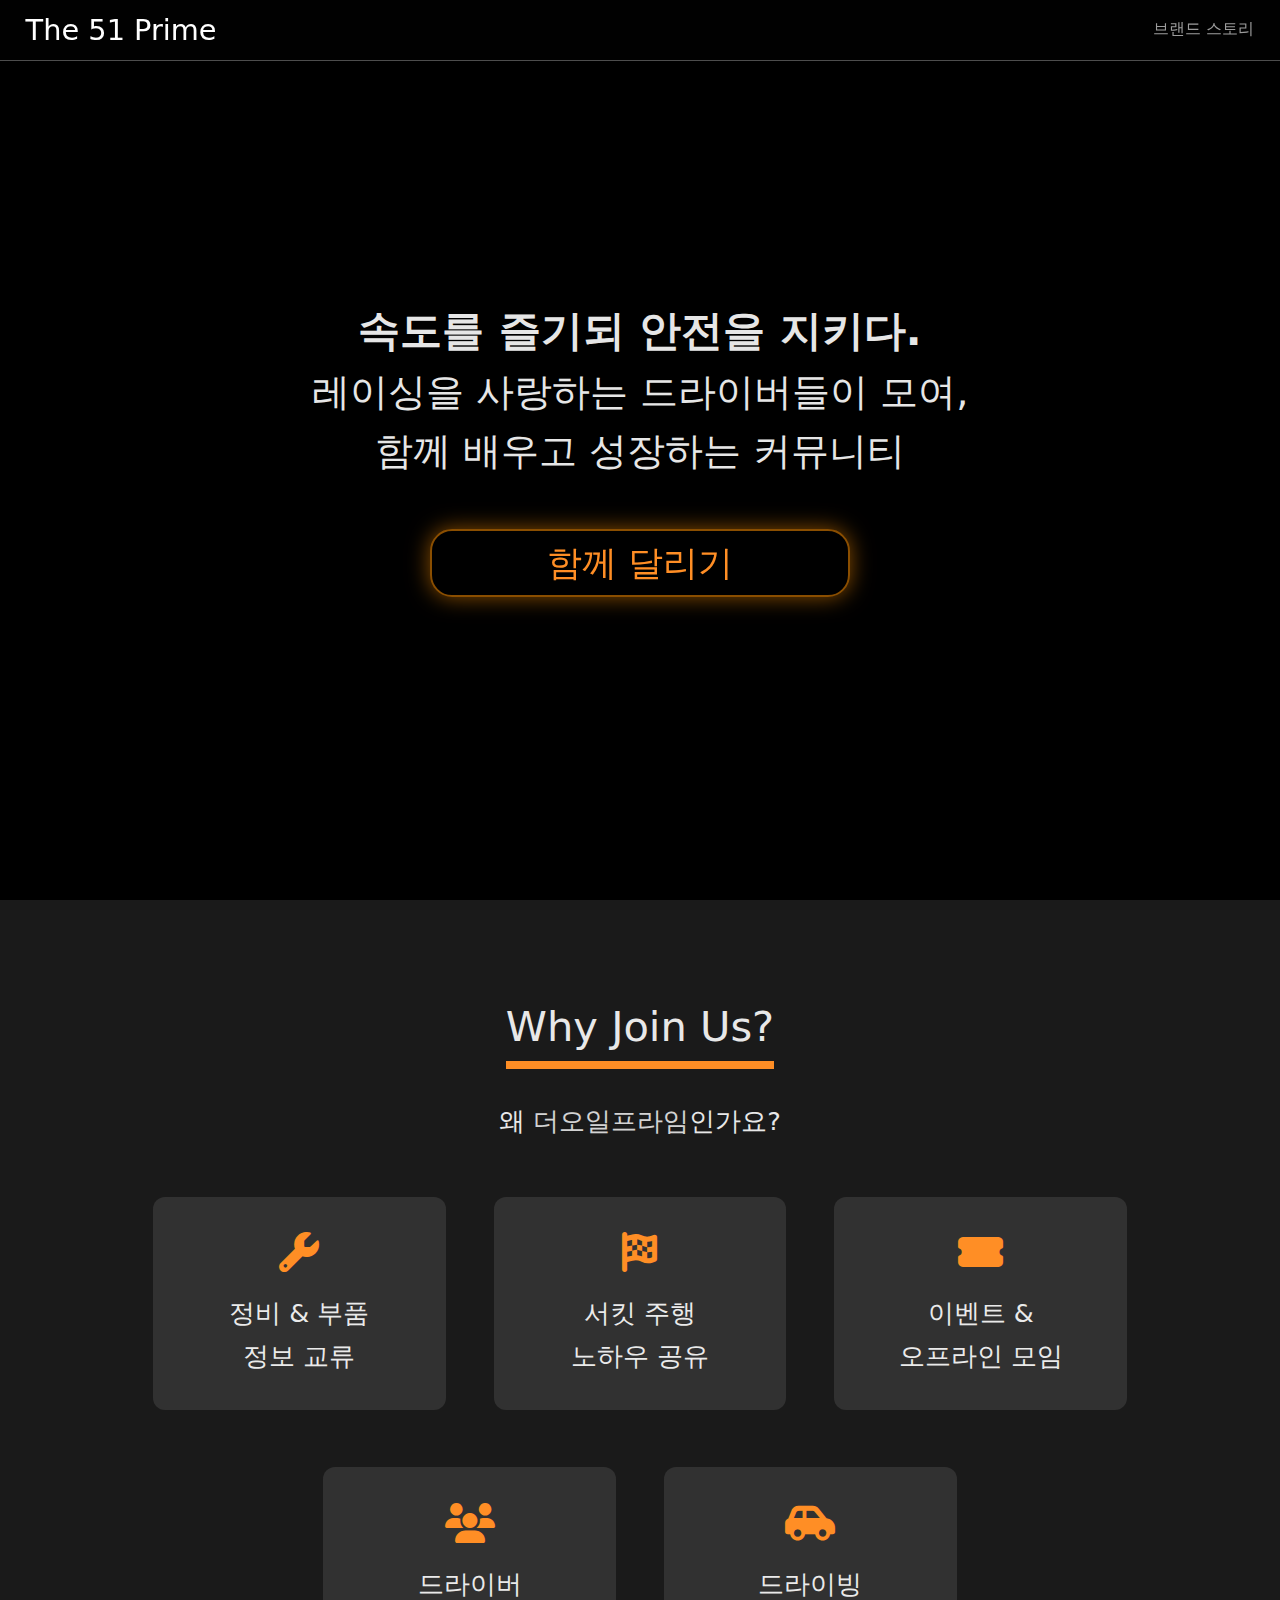
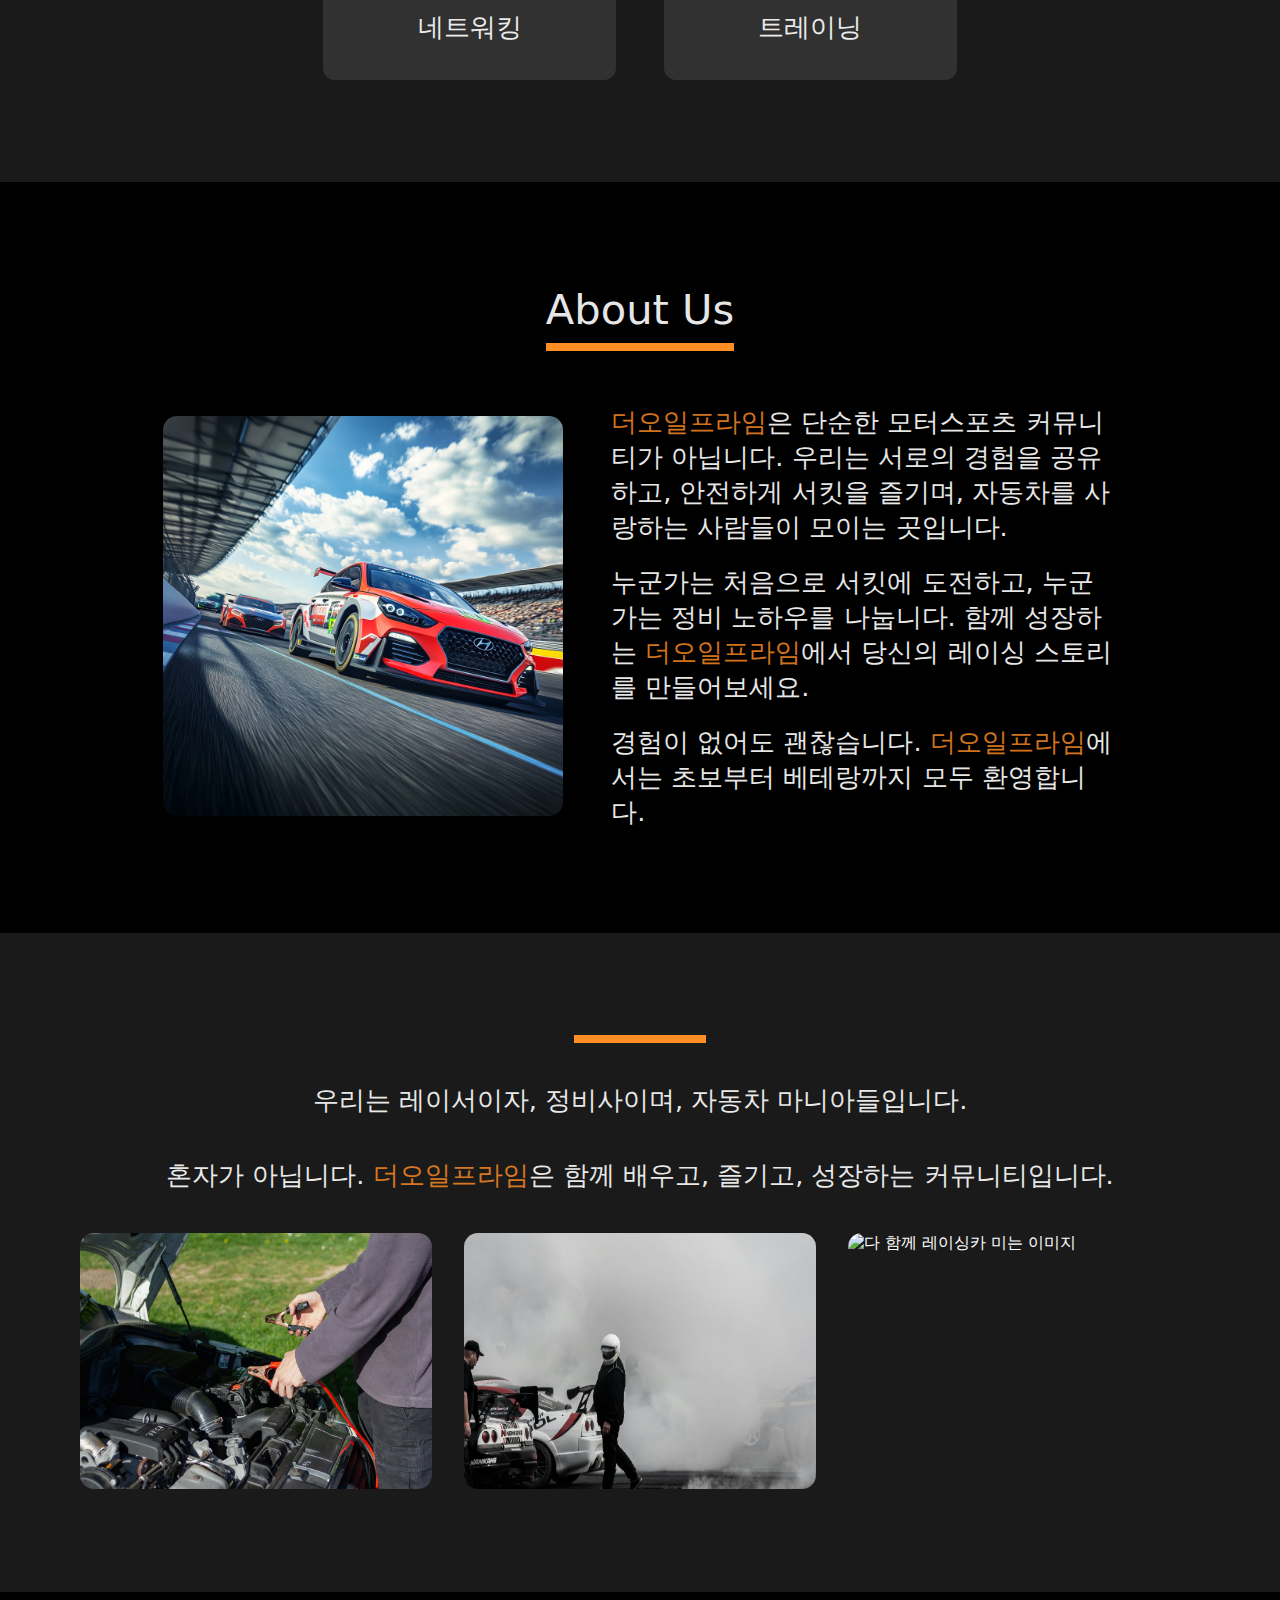
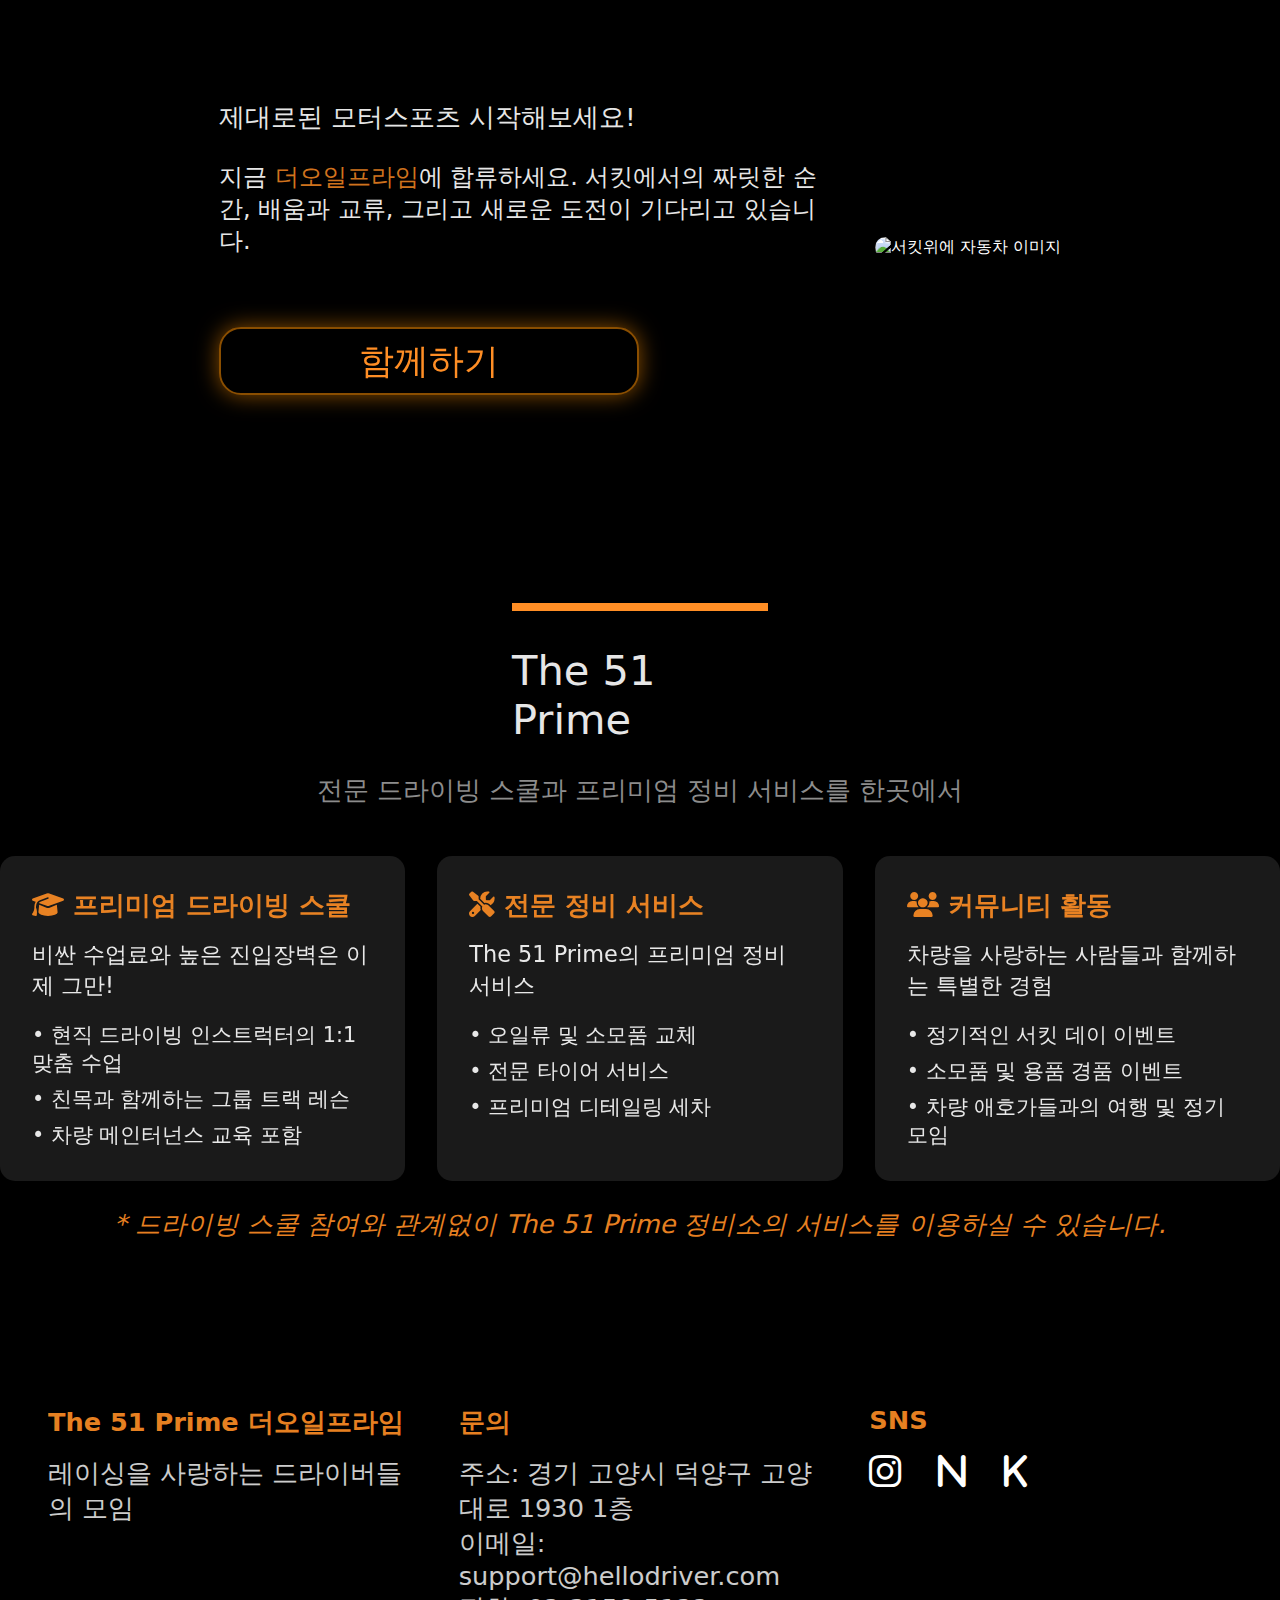
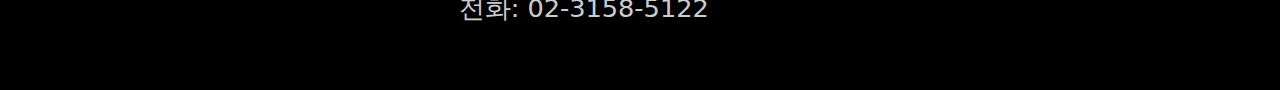
==== index.html @ 95d52011 "푸터 정보 수정" ====
<!DOCTYPE html>
<html lang="en">
<head>
    <meta charset="UTF-8">
    <meta name="viewport" content="width=device-width, initial-scale=1.0">
    <title>The 51 Prime</title>
    <link rel="stylesheet" href="./styles/init.css"/>
    <link rel="stylesheet" href="./styles/desktop.css"/>
    <link rel="stylesheet" href="./styles/tablet.css" media="screen and (max-width: 920px)" />
    <link rel="stylesheet" href="./styles/mobile.css" media="screen and (max-width: 768px)" />
    <link rel="stylesheet" href="https://cdnjs.cloudflare.com/ajax/libs/font-awesome/6.5.1/css/all.min.css" />
    <link rel="stylesheet" href="https://unpkg.com/aos@next/dist/aos.css" />
    <link rel="stylesheet" as="style" crossorigin href="https://cdn.jsdelivr.net/gh/orioncactus/pretendard@v1.3.9/dist/web/variable/pretendardvariable.min.css" />
</head>
<body>
    <header>
        <div class="title-wrapper">
            <h1>The 51 Prime</h1>
        </div>
        <nav>
            <li>브랜드 스토리</li>
        </nav>
    </header>
    <section id="hero">
        <div class="hero container">
            <div class="hero-title-wrapper">
                <h2>속도를 즐기되 안전을 지키다.</h2>
                <h3>레이싱을 사랑하는 드라이버들이 모여,</h3>
                    <h3>함께 배우고 성장하는 커뮤니티</h3>
                <a class="cta-button" href="" target="_blank">함께 달리기</a>
            </div>
            <div class="backdrop"></div>
        </div>
        
    </section>
    <section id="benefits">
        <div class="benefits container">
            <div class="benefits-title-wrapper">
                <div class="sec-title-wrapper">
                  <h2>Why Join Us?</h2>
                  <div class="title-line"></div>
                </div>
                <h2 class="sec-subtitle">왜 <strong>더오일프라임</strong>인가요?</h2>
            </div>
            <div class="benefits-cards-wrapper">
               
                <div class="benefit-card">
                    <i class="fas fa-wrench"></i>
                    <p>정비 & 부품</p>
                    <p>정보 교류</p>
                </div>
                <div class="benefit-card">
                    <i class="fas fa-flag-checkered"></i>
                    <p>서킷 주행</p>
                    <p>노하우 공유</p>
                </div>
                <div class="benefit-card">
                    <i class="fas fa-ticket-alt"></i>
                    <p>이벤트 &</p>
                    <p>오프라인 모임</p>
                </div>
            </div>
            <div class="benefits-cards-wrapper">
                <div class="benefit-card">
                    <i class="fas fa-users"></i>
                    <p>드라이버</p>
                    <p>네트워킹</p>
                </div>
                <div class="benefit-card">
                    <i class="fa-solid fa-car-side"></i>
                    <p>드라이빙</p>
                    <p>트레이닝</p>
                </div>
            </div>
        </div>
    </section>
    <section id="info">
        <div class="info container">
            <div class="info-title-wrapper">
                <div class="sec-title-wrapper">
                  <h2>About Us</h2>
                  <div class="title-line"></div>
                </div> 
            </div>
            <div class="info-contents">
                <div class="info-img-wrapper">
                    <img class="info-img" alt="racing car" src="./asset/info-img.png"/>
                </div>
                <div class="info-contents-text">
                    <p><strong>더오일프라임</strong>은 단순한 모터스포츠 커뮤니티가 아닙니다. 우리는 서로의 경험을 공유하고, 안전하게 서킷을 즐기며, 자동차를 사랑하는 사람들이 모이는 곳입니다.</p>
                    <p>누군가는 처음으로 서킷에 도전하고, 누군가는 정비 노하우를 나눕니다. 함께 성장하는 <strong>더오일프라임</strong>에서 당신의 레이싱 스토리를 만들어보세요.</p>
                    <p>경험이 없어도 괜찮습니다. <strong>더오일프라임</strong>에서는 초보부터 베테랑까지 모두 환영합니다.</p>
                </div>
            </div>
         
            
        </div>
    </section>
    <section id="gallery">
        <div class="gallery container">
            <div class="line-wrapper">
                <div class="title-line"></div>
            </div> 
            <h2>우리는 레이서이자, 정비사이며, 자동차 마니아들입니다.</h2>
            <p>혼자가 아닙니다. <strong>더오일프라임</strong>은 함께 배우고, 즐기고, 성장하는 커뮤니티입니다.</p>
            <div class="gallery-photos-wrapper">
                <img src="./asset/gallery1.jpg" alt="차 수리하는 이미지">
                <img src="./asset/gallery2.jpg" alt="서킷위에 서 있는 사람 이미지">
                <img src="./asset/gallery3.jpg" alt="다 함께 레이싱카 미는 이미지">
            </div>
        </div>
    </section>

    <section id="cta">
        <div class="cta container">

            <div class="cta-text-wrapper">
                <h2>제대로된 모터스포츠 시작해보세요!</h2>
                <p>지금 <strong>더오일프라임</strong>에 합류하세요. 서킷에서의 짜릿한 순간, 배움과 교류, 그리고 새로운 도전이 기다리고 있습니다.</p>
                <a class="cta-button" target="_blank">함께하기</a>
            </div>
            <div class="cta-img-wrapper">
                <img src="./asset/cta-img.jpg" alt="서킷위에 자동차 이미지">
            </div>
        </div>
       
    </section>
    <section id="prime">
        <div class="prime container">
            <div class="prime-text-wrapper">
                <div class="prime-title-wrapper">
                  <div class="title-line"></div>
                  <h2>The 51 Prime</h2>
                </div> 
                <p>전문 드라이빙 스쿨과 프리미엄 정비 서비스를 한곳에서</p>
            </div>
            <div class="prime-cards-wrapper">
                <div class="prime-card">
                    <h3><i class="fas fa-graduation-cap"></i> 프리미엄 드라이빙 스쿨</h3>
                    <p>비싼 수업료와 높은 진입장벽은 이제 그만!</p>
                    <ol>
                        <li>• 현직 드라이빙 인스트럭터의 1:1 맞춤 수업</li>
                        <li>• 친목과 함께하는 그룹 트랙 레슨</li>
                        <li>• 차량 메인터넌스 교육 포함</li>
                    </ol>
                </div>
                <div class="prime-card">
                    <h3><i class="fas fa-tools"></i> 전문 정비 서비스</h3>
                    <p>The 51 Prime의 프리미엄 정비 서비스</p>
                    <ol>
                        <li>• 오일류 및 소모품 교체</li>
                        <li>• 전문 타이어 서비스</li>
                        <li>• 프리미엄 디테일링 세차</li>
                    </ol>

                </div>
                <div class="prime-card">
                    <h3>
                        <i class="fas fa-users"></i> 커뮤니티 활동
                    </h3>
                    <p>차량을 사랑하는 사람들과 함께하는 특별한 경험</p>
                    <ol>
                        <li>• 정기적인 서킷 데이 이벤트</li>
                        <li>• 소모품 및 용품 경품 이벤트</li>
                        <li>• 차량 애호가들과의 여행 및 정기 모임</li>
                    </ol>
                </div>
            </div>
            <p class="prime-text">* 드라이빙 스쿨 참여와 관계없이 The 51 Prime 정비소의 서비스를 이용하실 수 있습니다.</p>

        </div>
        <div class="backdrop"></div>
    </section> 
    <footer>
        <div class="footer-content-wrapper">
            <div class="footer-content">
              <h3>The 51 Prime 더오일프라임</h3>
              <p>레이싱을 사랑하는 드라이버들의 모임</p>
            </div>
            <div class="footer-content">
              <h3>문의</h3>
              <p>주소: 경기 고양시 덕양구 고양대로 1930 1층</p>
              <p>이메일: support@hellodriver.com</p>
              <p>전화: 02-3158-5122</p>
            </div>
            <div class="footer-content">
              <h3>SNS</h3>
              <div class="social-links">
                <a href="https://www.instagram.com/theoilprime/#" target="_blank"><i class="fab fa-instagram"></i></a>
                <a href="https://blog.naver.com/the51prime" target="_blank"><i class="fa-solid fa-n"></i></a>
                <a href="https://pf.kakao.com/_xovtwG" target="_blank"><i class="fa-solid fa-k"></i></a>
              </div>
            </div>
    </footer>
    <script src="https://unpkg.com/aos@next/dist/aos.js"></script>
    <script>
      AOS.init();
    </script>
</body>
</html>
---- styles/init.css ----
* {
    font-size: 16px;
    margin: 0;
    padding:0;
}


@font-face {
    font-family: 'Pretendard-Regular';
    src: url('https://fastly.jsdelivr.net/gh/Project-Noonnu/noonfonts_2107@1.1/Pretendard-Regular.woff') format('woff');
    font-weight: 400;
    font-style: normal;
}

html{
    height: 100%;
    background-color: #000;
    color:#fff;
    overflow-x: hidden;

    font-family: "Pretendard Variable", Pretendard, -apple-system, BlinkMacSystemFont, system-ui, Roboto, "Helvetica Neue", "Segoe UI", "Apple SD Gothic Neo", "Noto Sans KR", "Malgun Gothic", "Apple Color Emoji", "Segoe UI Emoji", "Segoe UI Symbol", sans-serif;

}

body {
    margin: 0;
    padding:0;
    height: 100%;
}

a{
    text-decoration: none;
    color: #000
}


nav, li, ol {
    list-style: none;
}
---- styles/desktop.css ----
:root{
    --max--width:1400px;
    --title--size:1.8rem;
    --subtitle--size:2.6rem;
    --main--text--size: 2.3rem;
    --text--size: 1.6rem;
    --primary: #FF8E25;
    --nav--color:#9c9c9c;
    --background--color: #1A1A1A;
    --item--box--color: #313131;

}

h1 {
    font-size: var(--title--size);
    font-weight: 500;
}

h2 {
    font-size: var(--subtitle--size);
    font-weight: 500;
    opacity: 0.9;
}

h3 {
    font-size: var(--main--text--size);
    opacity: 0.9;
}

p,strong {
    font-size: var(--text--size);
    font-weight: 500;
    opacity: 0.9;
}



/* header */
header {
    width: 100%;
    position: fixed;
    padding:0.8rem 1.6rem;
    box-sizing: border-box;
    display: flex;
    align-items: center;
    justify-content: space-between;
    background-color: rgba(5, 5, 5, 0.295);
    border-bottom: 1px solid rgba(255, 255, 255, 0.3);
    z-index: 9999;
}

header nav li{
    color: var(--nav--color);
    cursor: pointer;
}

header nav li:hover{
    color:#ffff;
}

section {
    margin: 0 auto;
    width:100%;
}

.container {
    width:100%;
    height:100%;

    max-width: var(--max--width);
    margin: 0 auto;
}

/* hero section */
#hero {
    height:100%;

    position: relative;

    background-size: cover;
    background-repeat: no-repeat;
    background-attachment: fixed;
    background-position: center;

    background-image: url("../asset/landing-img.jpg");
}


.hero h2 {
    font-weight: 600;
}

.backdrop{
    width: 100vw;
    height: 100%;
    position: absolute;

    top:0;
    left: 0;

    background-color: #000000;
    opacity: 0.5;
    z-index: 1;
}

.hero-title-wrapper {
    height: 100%;
    position: relative;

    display: flex;
    align-items: center;
    justify-content: center;

    z-index: 3;
}


.hero-title-wrapper{
    display: flex;
    flex-direction: column;
    gap:0.5rem;
}


.hero-title-wrapper h3{
    font-size: 2.4rem;
    font-weight: 400;
}

.cta-button {
    width:26rem;
    line-height: 4rem;
    margin-top: 2.8rem;
    font-size: 2.2rem;
    font-weight:500;
    text-align: center;
    border: solid 2px rgba(255, 145, 0, 0.54);
    border-radius: 22px;
    backdrop-filter:blur(4px);

    /* 부드러운 호버 효과 */
    transition: 0.3s ease-in-out all;
    box-shadow: 0 0 22px rgba(255, 145, 0, 0.54);
    color:var(--primary);
}

.cta-button:hover {
    box-shadow: 0 0 26px rgba(255, 145, 0, 0.8);
}

/* benefits section */

#benefits {
    background-color: var(--background--color);
    height: auto;
}

.benefits {
    box-sizing: border-box;
    padding:6.4rem 0;
    display: flex;
    flex-direction: column;
    align-items: center;
}

.sec-title-wrapper h2 {
    font-size: var(--subtitle--size);
}

.sec-subtitle {
    font-size: var(--text--size);
    font-weight: 500;
}


.sec-title-wrapper {
    width:auto;
    display: flex;
    flex-direction: column;
    gap:0.6rem;
    justify-content: center;
    align-items: center;
}

.title-line {
    width:100%;
    height: 0.5rem;
    background-color: var(--primary);
}

.benefits-title-wrapper {
    width:22rem;
    display: flex;
    flex-direction: column;
    align-items: center;
    gap:2.2rem;
}

.benefits-cards-wrapper {
    margin-top: 3.6rem;
    display: flex;
    align-items: center;
    gap:3rem;
    justify-content: center;
}

.benefit-card {
    width: 18.3rem;
    height: 13.3rem;

    display: flex;
    flex-direction: column;
    align-items: center;
    justify-content: center;
    gap:0.5rem;
    background-color: var(--item--box--color);
    border-radius: 12px;
}

.benefit-card i {
    font-size: 2.5rem;
    color: var(--primary);
    margin-bottom: 1rem;
    transition: transform ease-in-out 0.3s;
}

.benefit-card:hover {
    transform: translateY(-10px);
}

/* info section */
#info {
    height: auto;
}

.info {
    padding:6.4rem 0;
    box-sizing: border-box;

    display: flex;
    flex-direction: column;
    align-items: center;
}

.info-title-wrapper {
    width: 22rem;
    display: flex;
    flex-direction: column;
    align-items: center;
    gap:2.2rem;
}

.info-contents {
    display: flex;
    align-items: center;
    justify-content: center;
    gap:48px;
    margin-top: 54px;

    
}

.info-img {
    width:25rem;
    border-radius: 14px;
}

.info-contents-text {
    width:31.6rem;
    display: flex;
    flex-direction: column;
    gap:20px
}

.info-contents-text p{
    font-weight: normal;
}

.info-contents-text strong {
    color: var(--primary)
}


/* gallery section */
#gallery {
    background-color: var(--background--color);
    height: auto;
}

.gallery {
    box-sizing: border-box;
    padding:6.4rem 0;
    display: flex;
    flex-direction: column;
    align-items: center;
    gap:2.5rem;

}

.line-wrapper {
    width:8.3rem
}

.gallery h2 {
    font-size: var(--text--size);
}

.gallery strong {
    color: var(--primary);
}

.gallery-photos-wrapper {
    display: flex;
    gap:2rem;
}


.gallery-photos-wrapper img {
    width:22rem;
    height: 16rem;
    border-radius: 14px;
}

/* cta section */

#cta {
    height: auto;
}

.cta {
    padding:6.8rem 0;
    box-sizing: border-box;

    display: flex;
    align-items: center;
    justify-content: center;
    gap:3rem;
}

.cta-img-wrapper img {
    width:26rem;
    height: 20rem;

    border-radius: 14px;

    background-size: cover;
    background-repeat: no-repeat;
}

.cta-text-wrapper {
    width:38rem;
    display: flex;
    flex-direction: column;

    gap:1.6rem;
}

.cta-text-wrapper h2 {
    font-size: var(--text--size)
}

.cta-text-wrapper p {
    font-size: 1.5rem;
}

.cta-text-wrapper strong {
    color: var(--primary);
    font-size: 1.5rem;
}

/* prime section*/
#prime {
    width:100vw;
    height:auto;

    position: relative;

    background-size: cover;
    background-repeat: no-repeat;
    background-attachment: fixed;
    background-position: center;

    background-image: url("../asset/prime-img.jpg");
}

.prime {
    padding:6.2rem 0;
    box-sizing: border-box;

    position: relative;
    z-index: 2;
}

.prime-title-wrapper {
    width: 16rem;
    display: flex;
    flex-direction: column;
    align-items: center;
    justify-content: center;
    gap:2.2rem;
}

.prime-text-wrapper {
    
    display: flex;
    flex-direction: column;
    align-items: center;
    justify-content: center;
    gap: 1.8rem;
}

.prime-text-wrapper p {
    color: var(--nav--color);
}

.prime-cards-wrapper {
    display: grid;
    grid-template-columns: repeat(auto-fit, minmax(18.7rem, 1fr));
    gap: 2rem;
    margin-top: 3rem;
}

.prime-card {
    padding: 2rem;
    display: flex;
    flex-direction: column;
    background: rgba(255, 255, 255, 0.1);
    border-radius: 15px;
    backdrop-filter: blur(10px);
    transition: transform 0.3s;
    overflow: hidden;
}
.prime-card p {
    margin-bottom: 12px;
    font-size: 1.4rem;;
}
.prime-cards-wrapper h3 {
    margin-bottom: 1rem;
    font-size: var(--text--size);
    color: var(--primary);
    opacity: 0.9;
}

.prime-cards-wrapper i {
    font-size: var(--text--size);
}

.prime-cards-wrapper li {
    margin-top: 0.5rem;
    font-size: 1.3rem;
    opacity: 0.9;

}

.prime-text-wrapper {
    z-index: 2;
}

.prime-cards-wrapper {
    z-index: 2;
}

.prime-text {
    margin-top: 1.6rem;
    text-align: center;

    font-style: italic;
    color: var(--primary);
    z-index: 2;
}

/* footer */
footer {
    background: var(--dark);
    color: var(--light);
    padding: 4rem 3rem;
  }

  .footer-content-wrapper {
    margin: 0 auto;
    display: flex;
    justify-content: center;
    gap: 3rem;
  }

  .footer-content {
    width:33%;
  }

  .footer-content h3 {
    color: var(--primary);
    font-size: var(--text--size);
    margin-bottom: 1rem;
  }

  .footer-content p {
    font-size: var(--text--size);
    font-weight: 400;
    opacity: 0.8;

  }

  .social-links a, .social-links i {
    color: var(--light);
    margin-right: 1rem;
    font-size: var(--main--text--size);
    transition: color 0.3s;
  }
 

  .social-links a:hover {
    color: var(--primary);
  }
---- styles/tablet.css ----
@media (max-width:980px){
    * {
        font-size:10px;
    }

    .prime-cards-wrapper {
        flex-direction: column;
    }

    .prime-card {
        height: auto;
    }

    .footer-content {
        flex-direction: column;
    }

}
---- styles/mobile.css ----
/* iOS에서만 background-attachment 제거 */
@supports (-webkit-touch-callout: none) {
    #hero {
        background-attachment: scroll !important;
    }

    #prime {
        background-attachment: scroll !important;
    }
}

@media(max-width:275px){

.hero-title-wrapper h1{
    font-size: 4rem;
    font-weight: 500;
    margin-bottom: 6px;
}
.hero-title-wrapper h3{
    font-size: 2.2rem;
    font-weight: 400;
}
.hero-content-text {
    font-size: 1.8rem;
    font-weight: 400;
}

}

@media (max-width:630px){
    * {
        font-size:10px;
    }



    .benefits-cards-wrapper {
        width:100%;
        flex-direction: column;
    }

    .benefit-card {
        width: 80vw;
    }

    /* info section */

    .info-img {
        width:64vw;
    }
    

    .info-contents {
        flex-direction: column;
    }
    .info-contents-text{
        width:80vw;
        text-align: center;
        word-break: keep-all;
    }

    .gallery-photos-wrapper {
        flex-direction: column;
    }

    /* gallery section */
    .gallery {
        max-width: 24rem;
        text-align: center;
        word-break: keep-all;
    }
    .gallery-photos-wrapper img {
        width: 80vw;
        height: calc(80vw*0.6);
    }


    /*cta section*/
    .cta {
        flex-direction: column;
    }

    .cta-text-wrapper {
        width: 24rem;
        word-break: keep-all;
        text-align: center;
        justify-content: center;
        align-items: center;
    }

    .cta-text-wrapper h2 {
        font-size: 1.8rem;
    }

    .cta-text-wrapper p {
        font-size: 1.6rem;
    }
    .cta-text-wrapper strong {
        font-size: 1.6rem;
    }



    /*prime section*/
    .prime {
        padding: 3rem;
        margin: auto;
    }
    .prime-cards-wrapper {
        word-break: keep-all;
        text-align: center;
    }

    .prime-text-wrapper {

        word-break: keep-all;
        text-align: center;

    }

    .prime-card p {
        margin-bottom: 1rem;
    }
    .prime-text {
        word-break: keep-all;
        text-align: center;
    }

    .footer-content-wrapper {
        flex-direction: column;
        align-items: center;
      }
    
      .footer-content {
        width: 86%;
      }





}
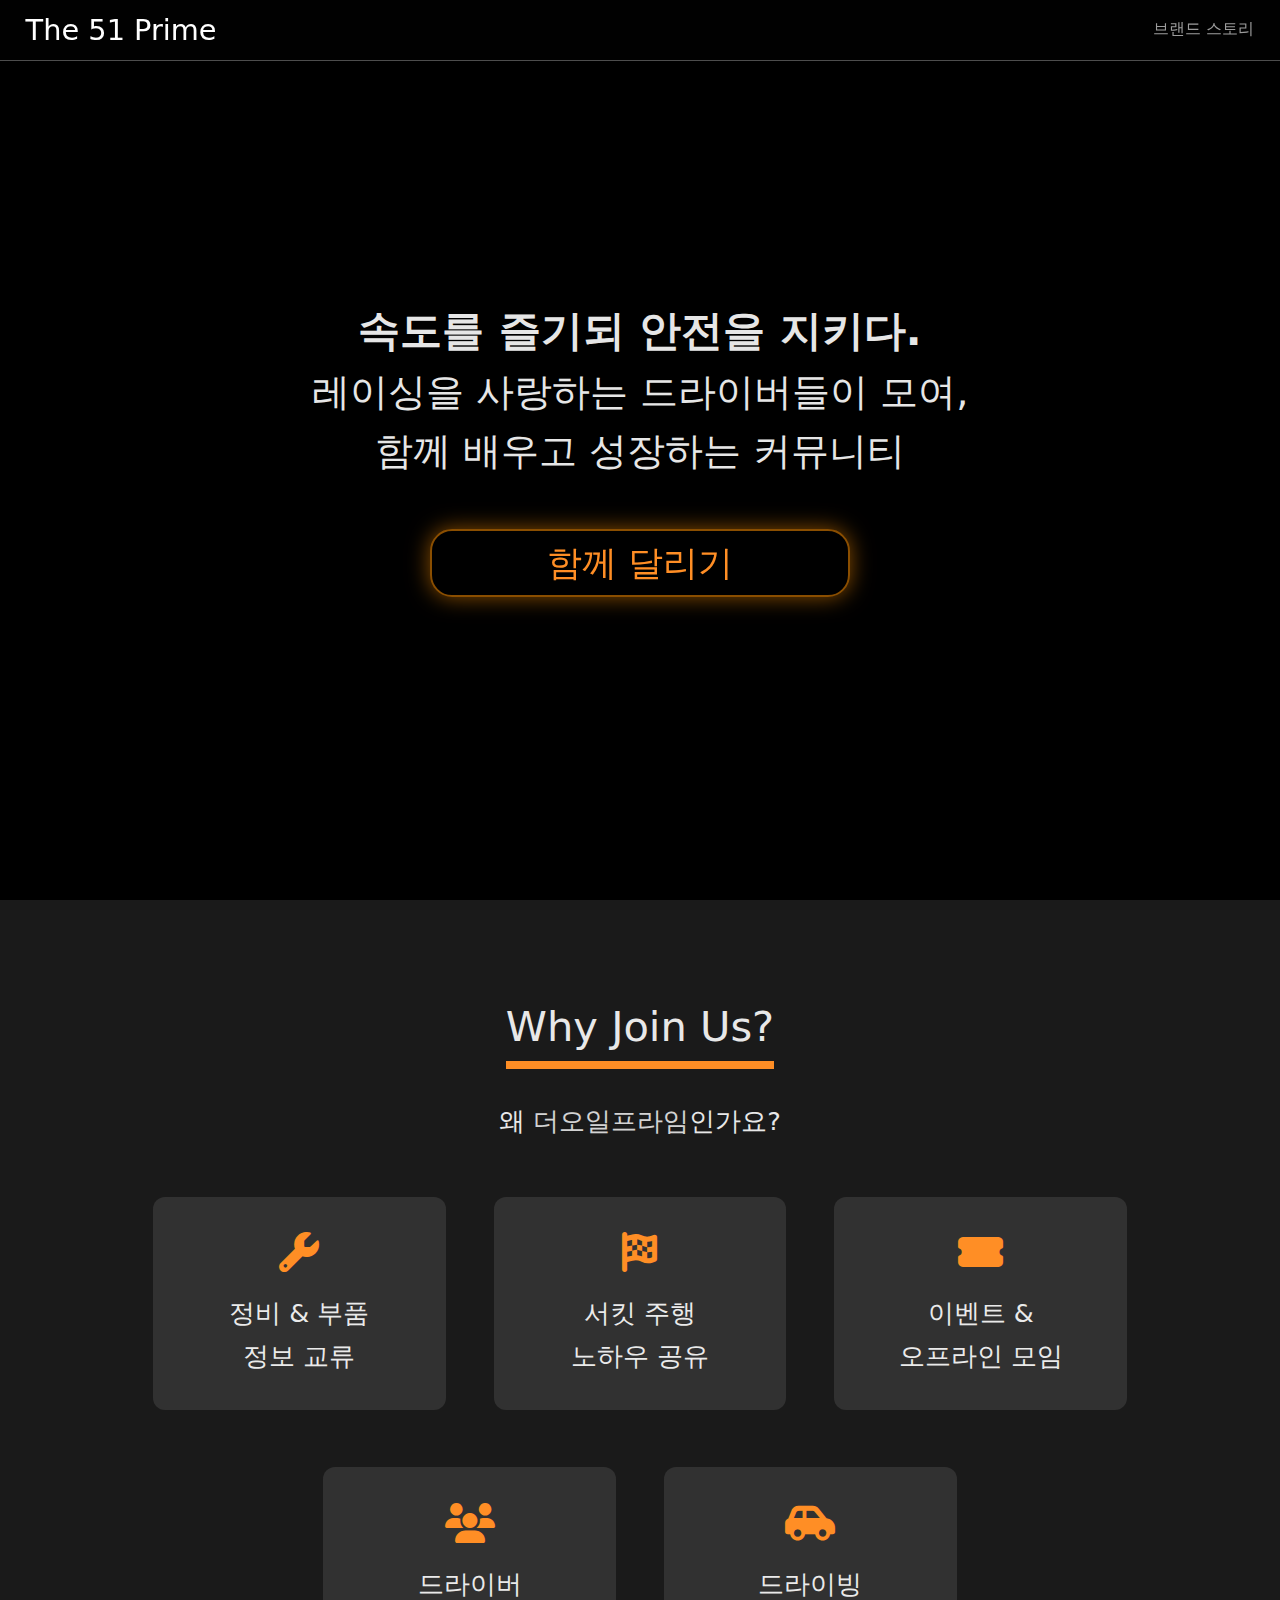
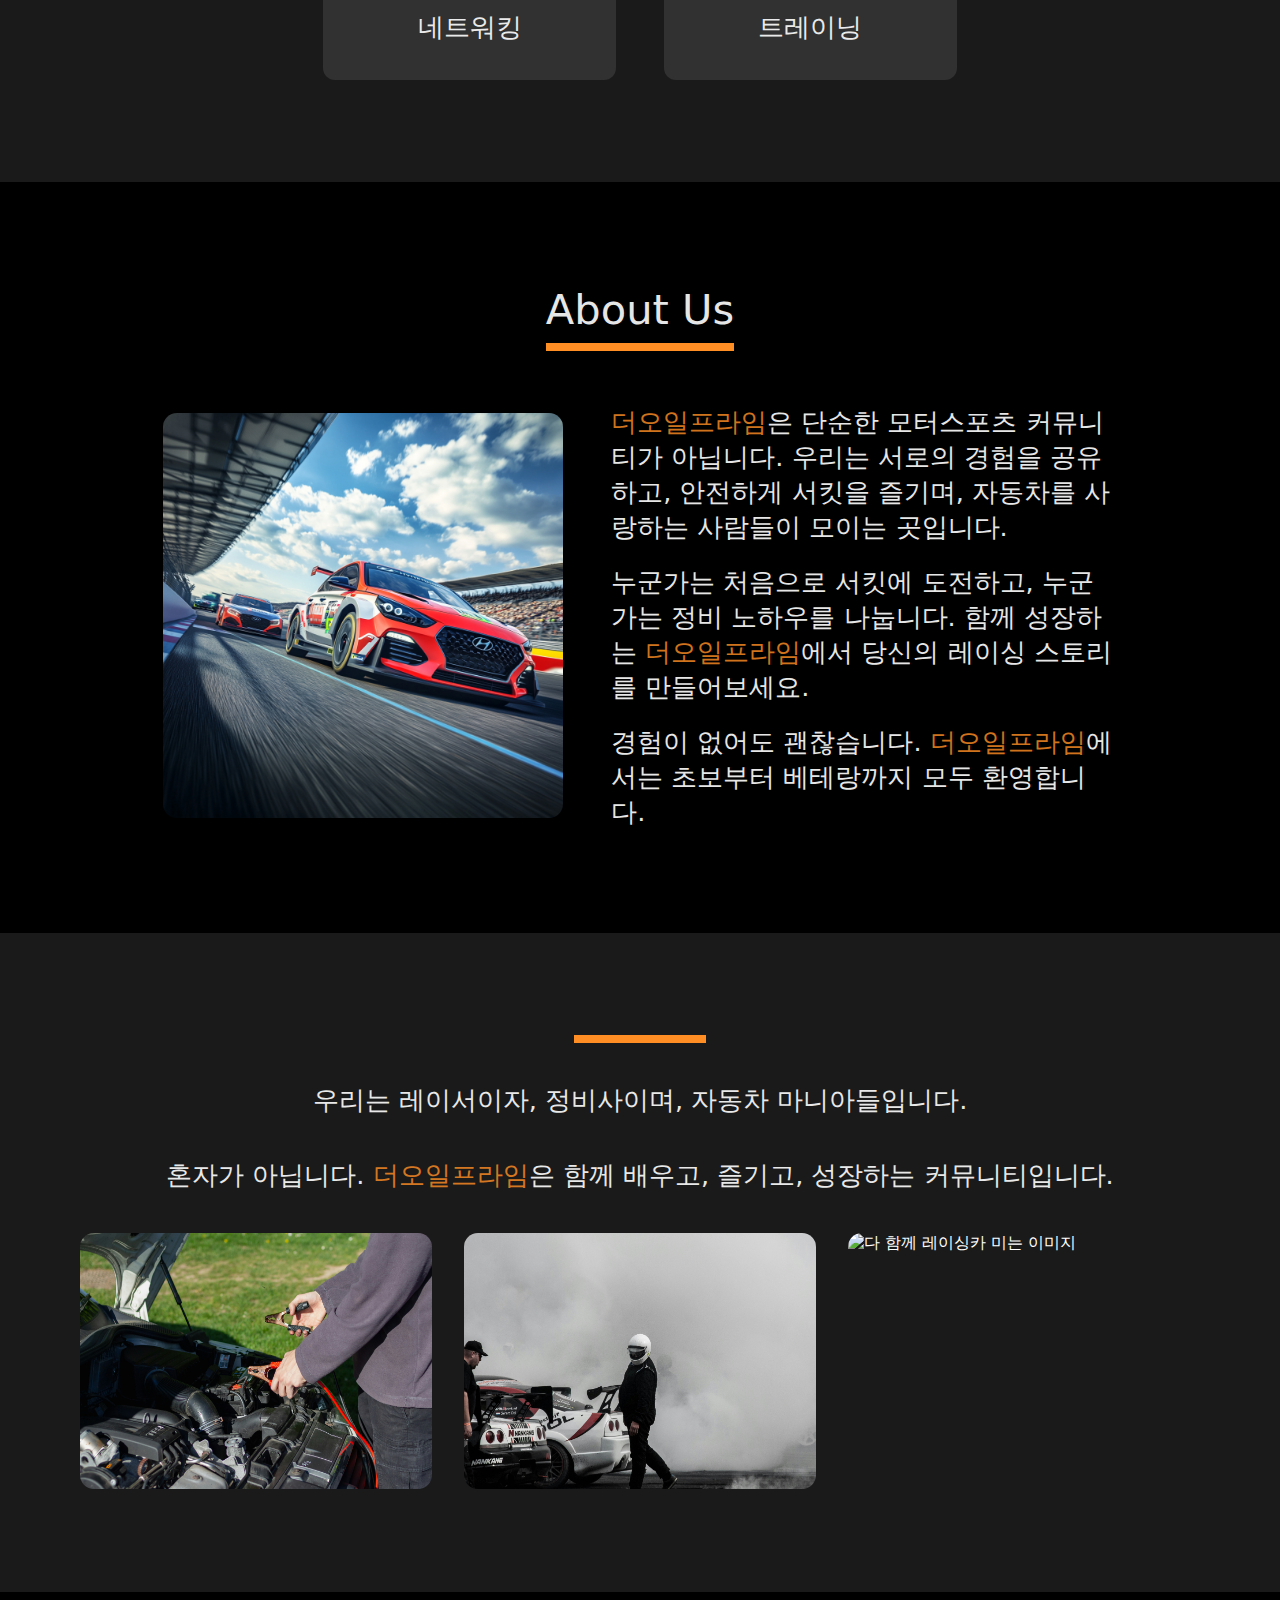
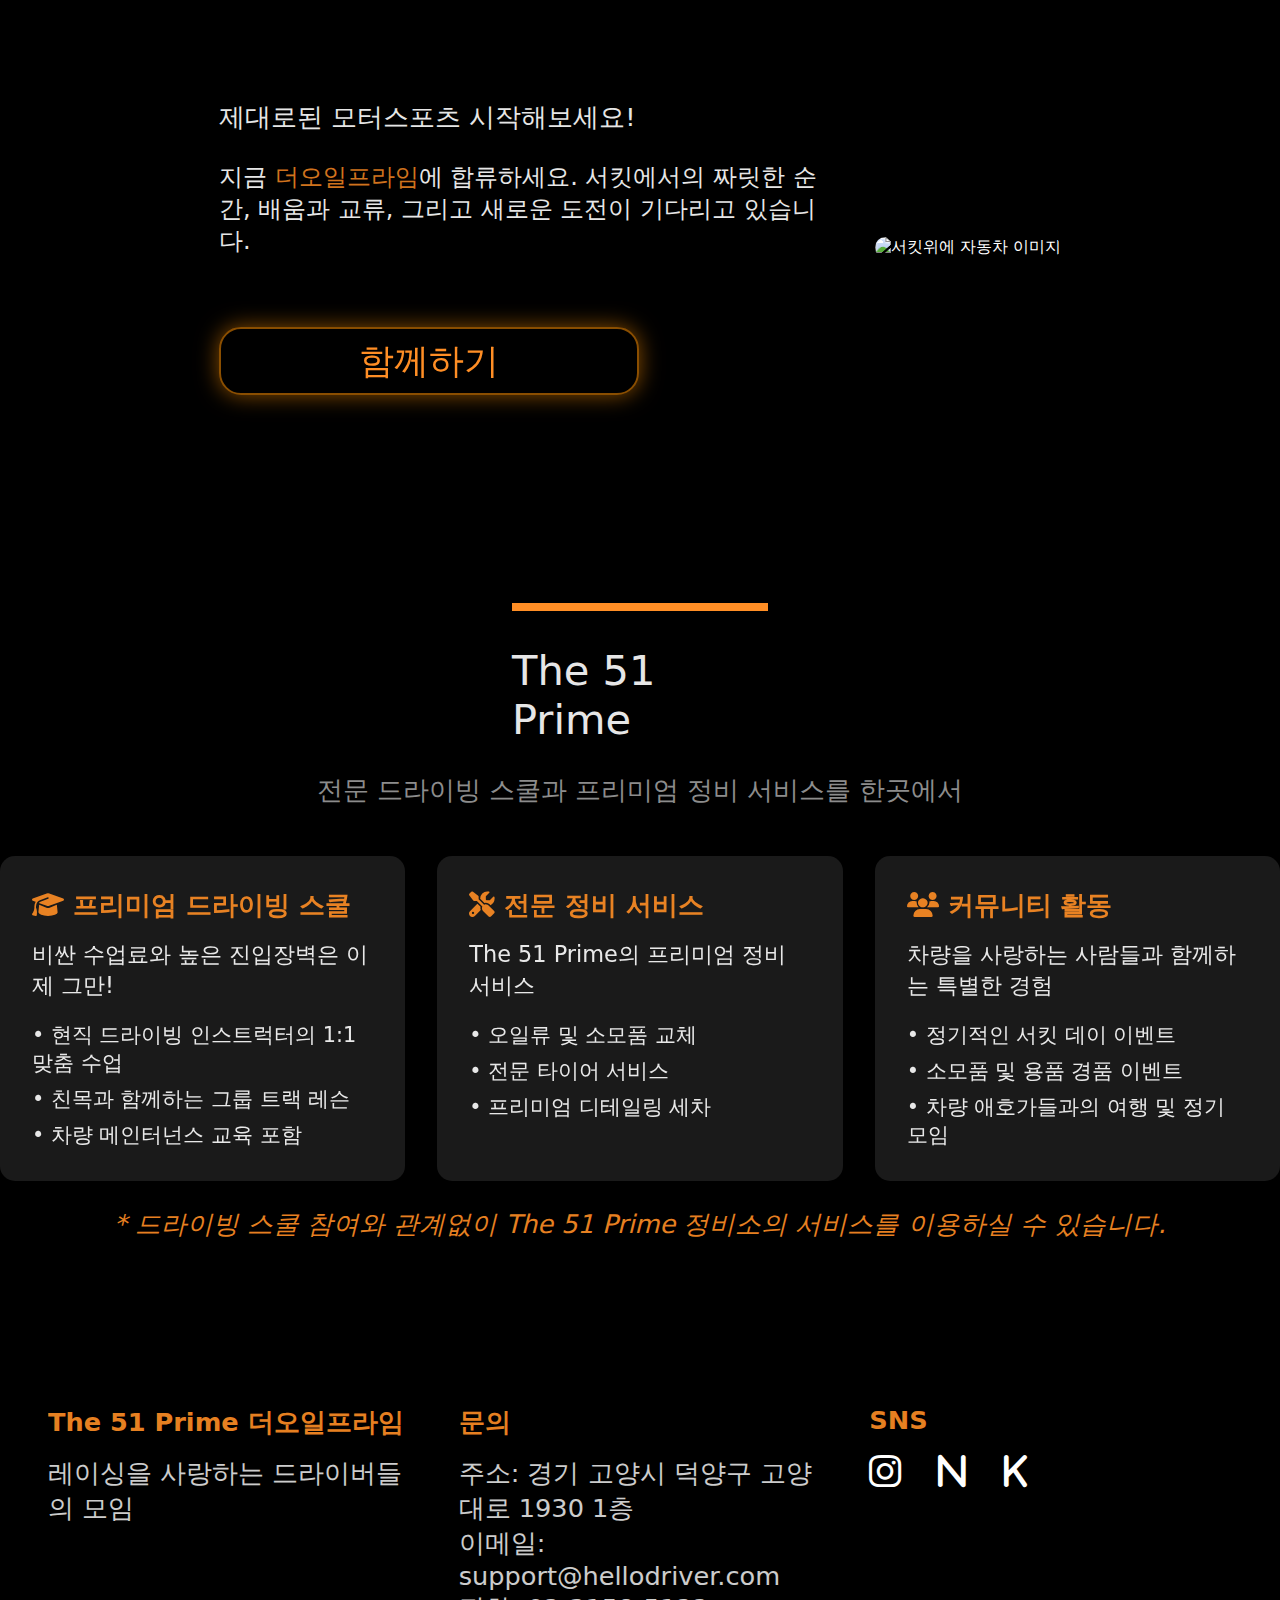
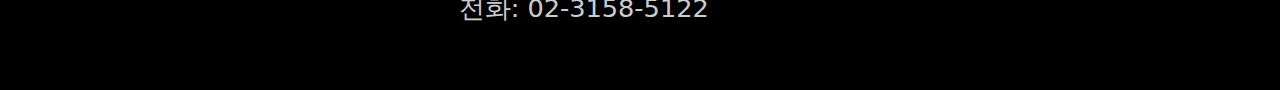
==== commit 64eee9f2: "이미지 사이즈 줄이기" ====
--- a/index.html
+++ b/index.html
@@ -84,7 +84,7 @@
             </div>
             <div class="info-contents">
                 <div class="info-img-wrapper">
-                    <img class="info-img" alt="racing car" src="./asset/info-img.png"/>
+                    <img class="info-img" alt="racing car" src="./asset/info-img.jpg"/>
                 </div>
                 <div class="info-contents-text">
                     <p><strong>더오일프라임</strong>은 단순한 모터스포츠 커뮤니티가 아닙니다. 우리는 서로의 경험을 공유하고, 안전하게 서킷을 즐기며, 자동차를 사랑하는 사람들이 모이는 곳입니다.</p>
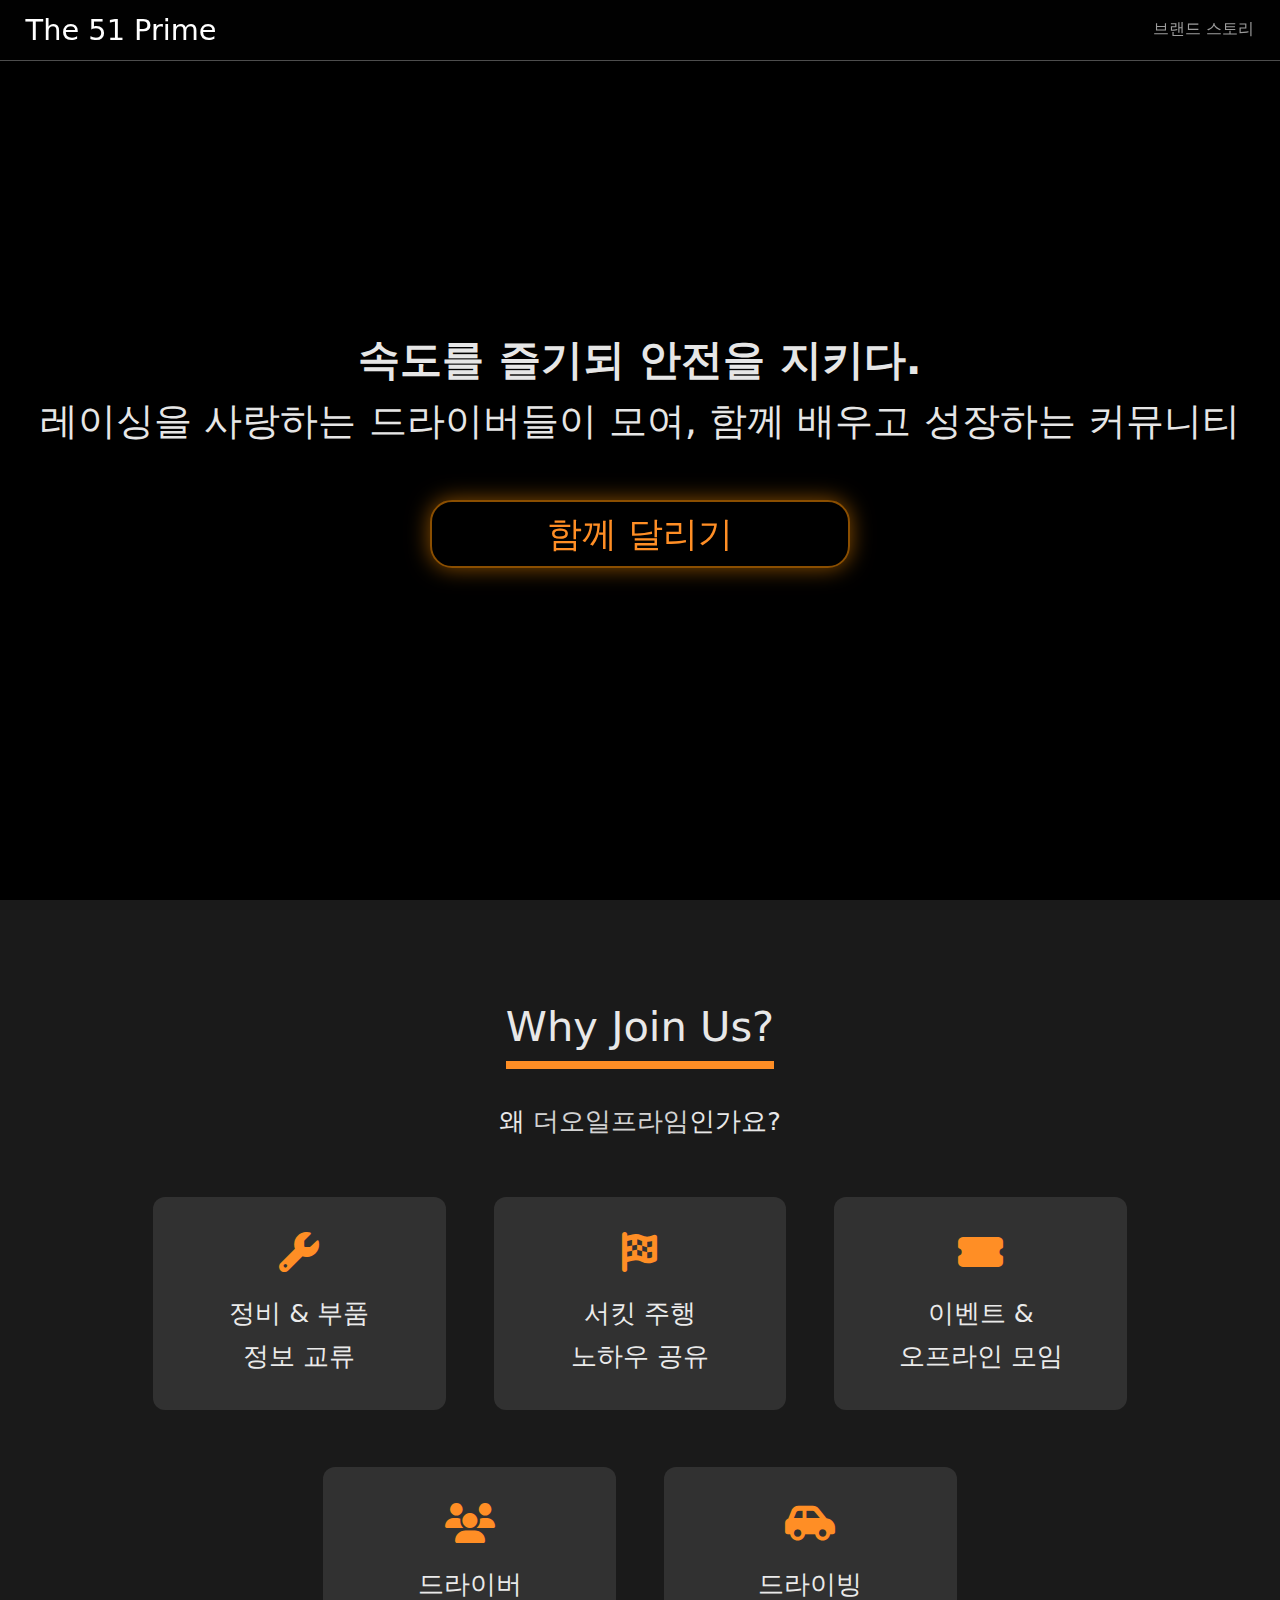
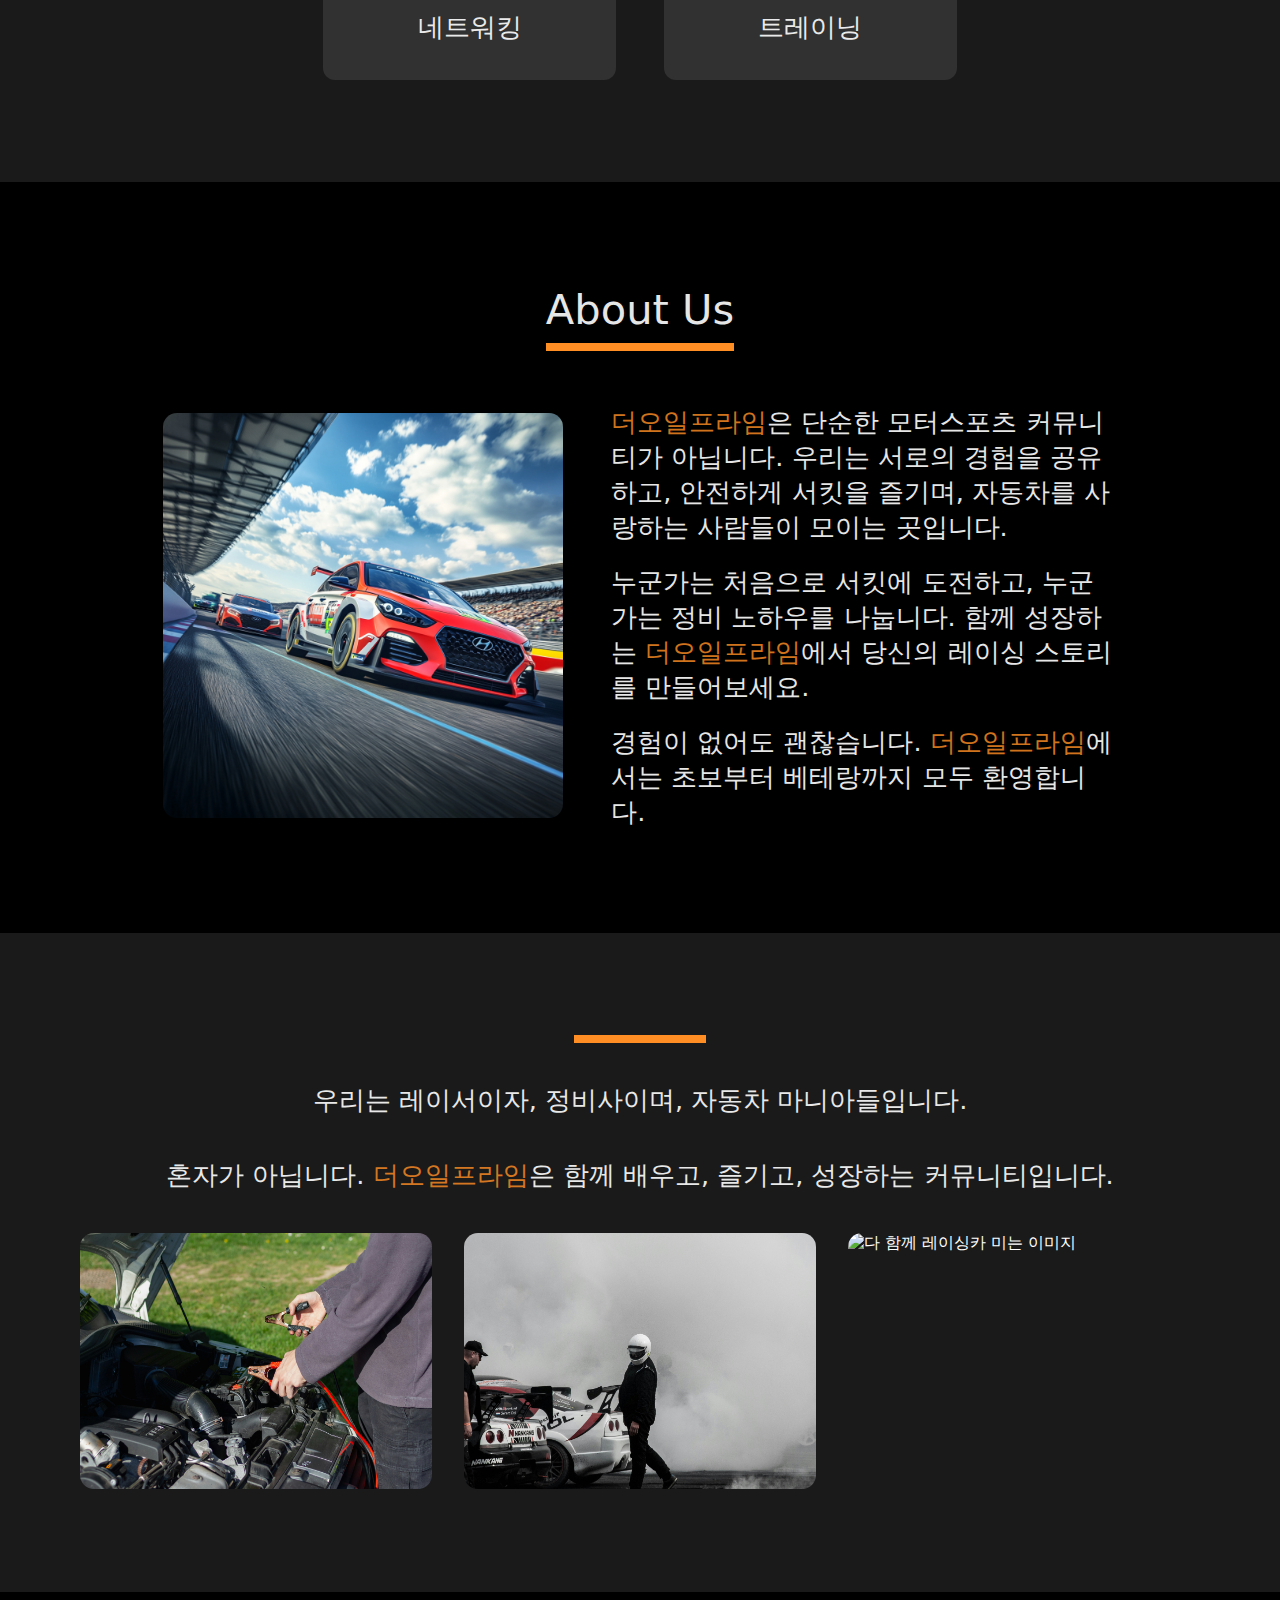
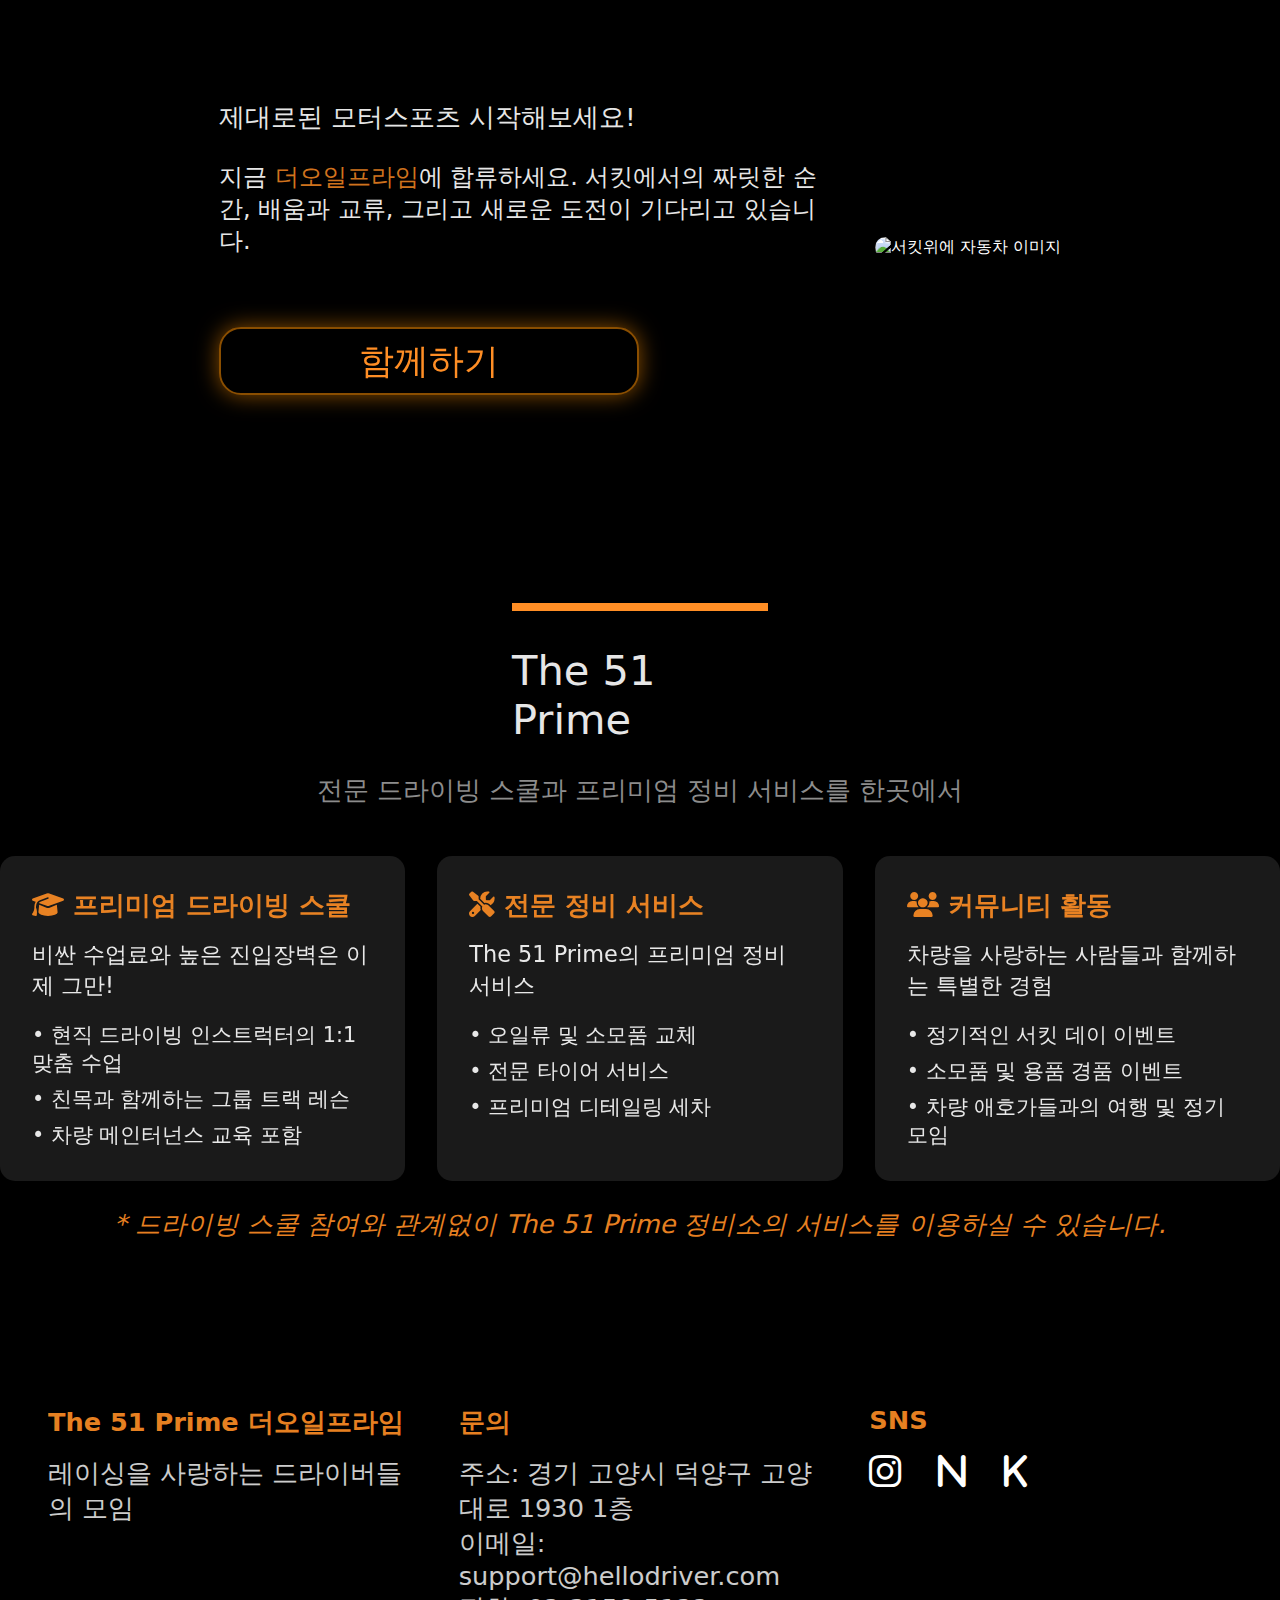
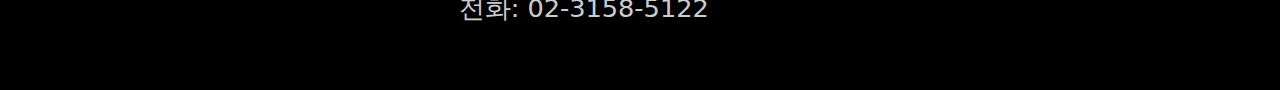
==== commit 4abd2095: "hero section 수정" ====
--- a/index.html
+++ b/index.html
@@ -25,8 +25,7 @@
         <div class="hero container">
             <div class="hero-title-wrapper">
                 <h2>속도를 즐기되 안전을 지키다.</h2>
-                <h3>레이싱을 사랑하는 드라이버들이 모여,</h3>
-                    <h3>함께 배우고 성장하는 커뮤니티</h3>
+                <h3>레이싱을 사랑하는 드라이버들이 모여, 함께 배우고 성장하는 커뮤니티</h3>
                 <a class="cta-button" href="" target="_blank">함께 달리기</a>
             </div>
             <div class="backdrop"></div>
--- a/styles/mobile.css
+++ b/styles/mobile.css
@@ -12,12 +12,17 @@
 @media(max-width:275px){
 
 .hero-title-wrapper h1{
-    font-size: 4rem;
     font-weight: 500;
     margin-bottom: 6px;
 }
+.hero-title-wrapper h2{
+    font-size: 2rem;
+    font-weight: 500;
+    margin-bottom: 6px;
+}
+
 .hero-title-wrapper h3{
-    font-size: 2.2rem;
+    font-size: 2rem;
     font-weight: 400;
 }
 .hero-content-text {
@@ -32,6 +37,23 @@
         font-size:10px;
     }
 
+   .cta-button {
+        font-size: 2rem;
+    }
+
+
+    .hero {
+        margin: auto;
+    }
+
+    .hero-title-wrapper h2{
+        font-size: 2.2rem;
+    }
+    .hero-title-wrapper h3{
+        font-size: 2rem;
+        word-break: keep-all;
+        text-align: center;
+    }
 
 
     .benefits-cards-wrapper {
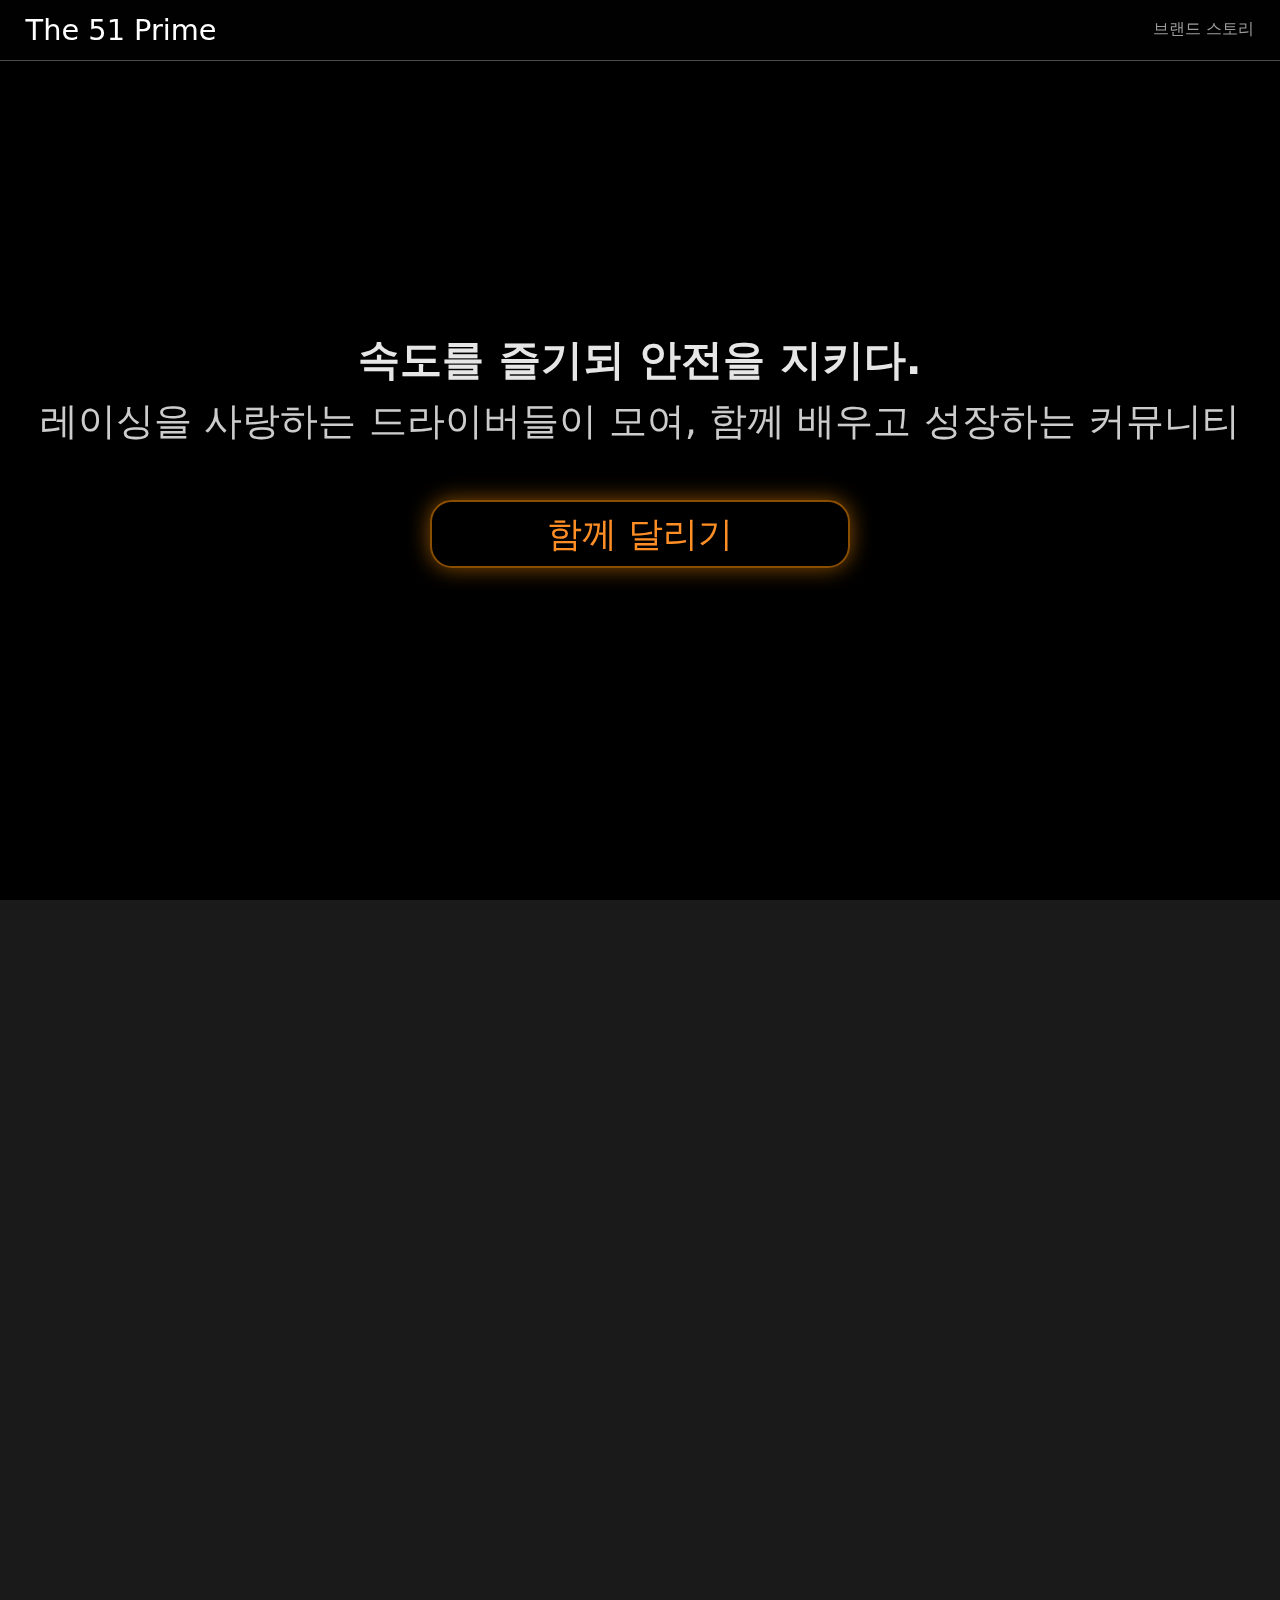
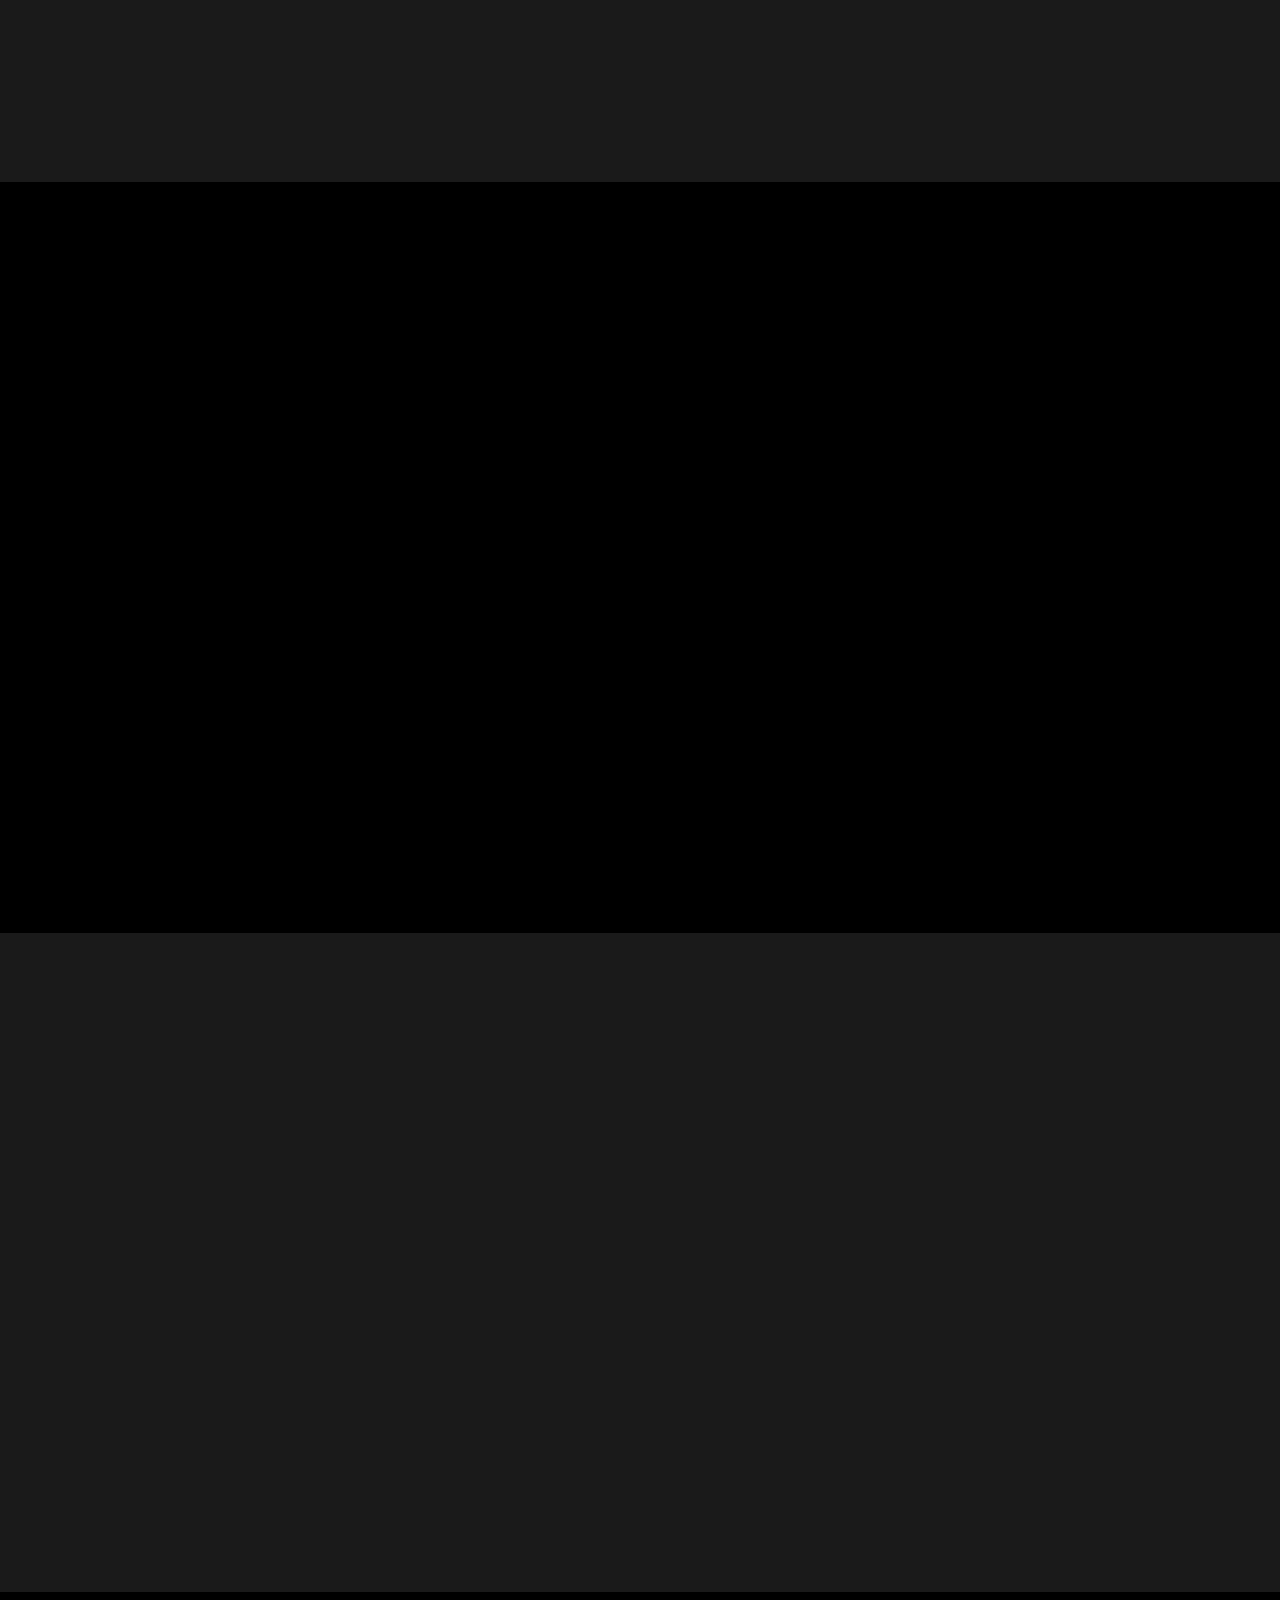
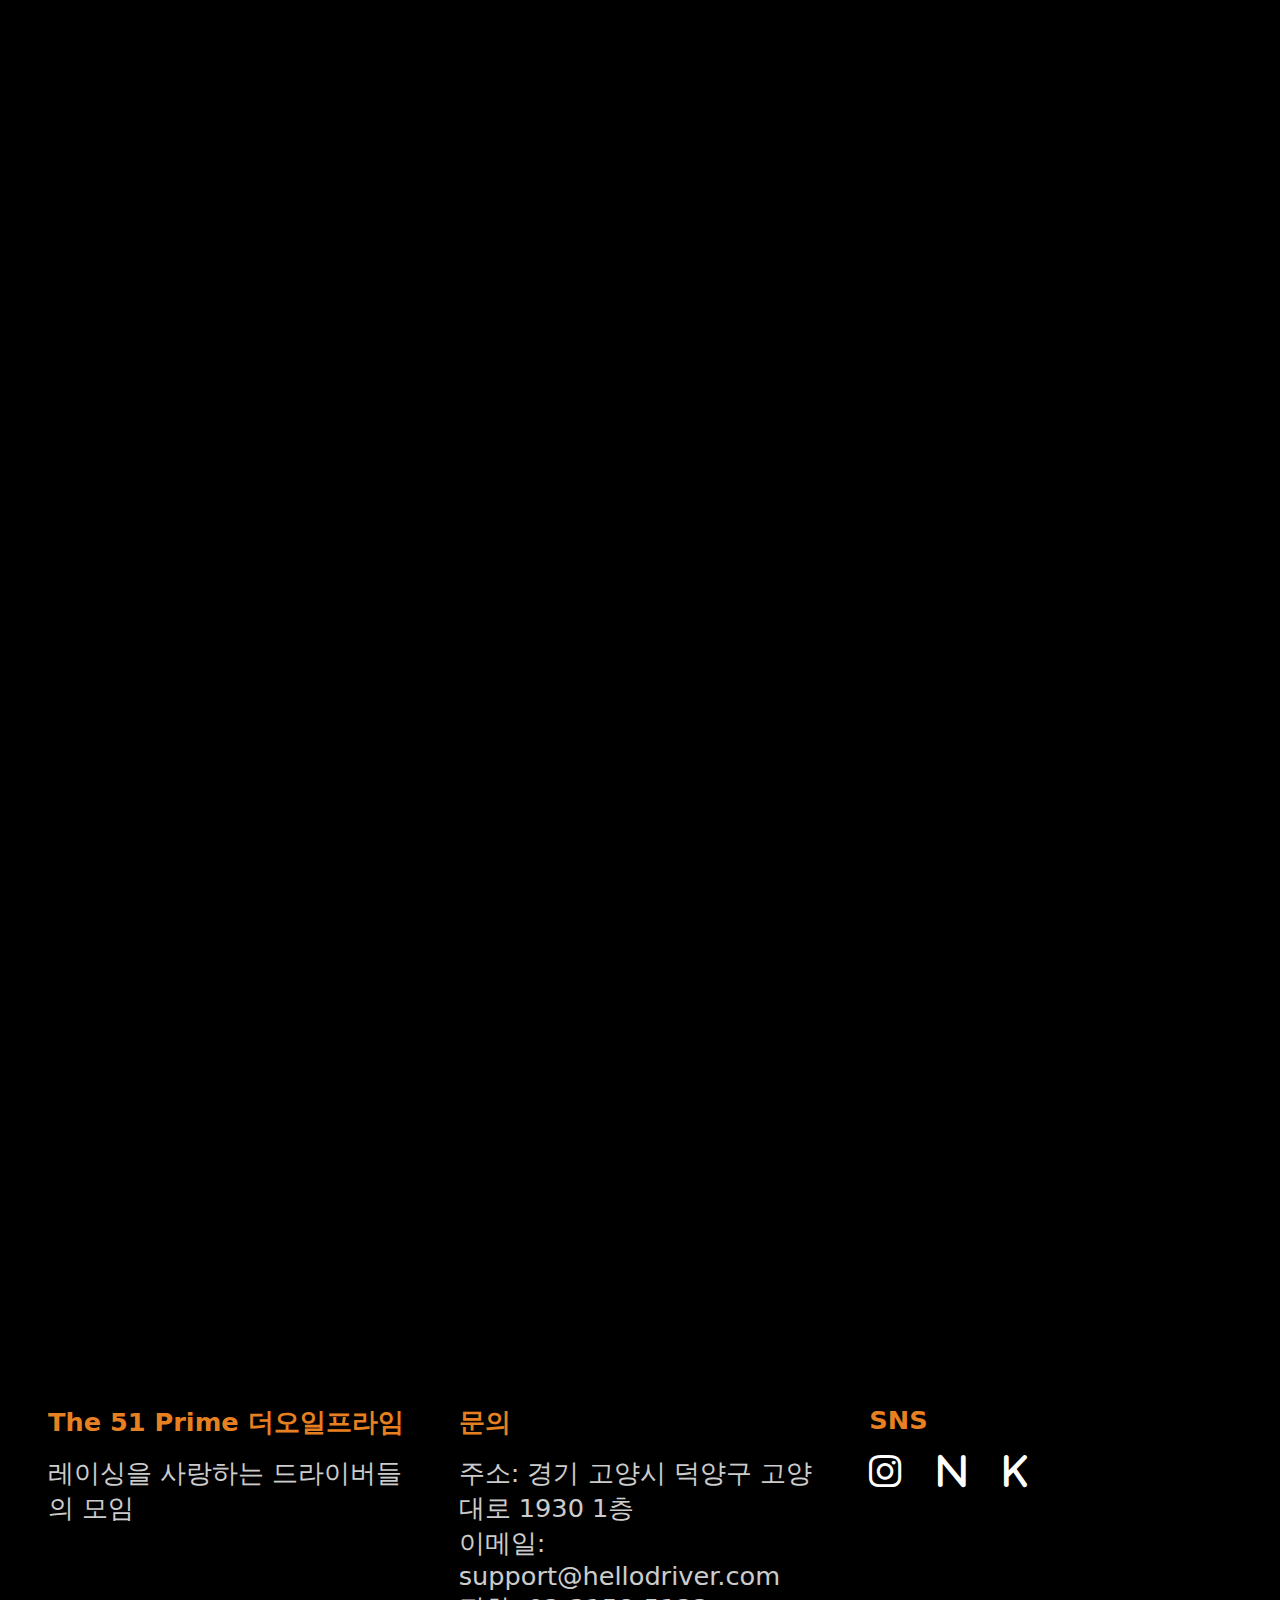
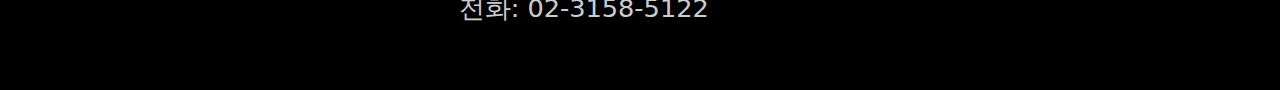
==== commit 1dbcb703: "aos 적용" ====
--- a/index.html
+++ b/index.html
@@ -14,16 +14,16 @@
 </head>
 <body>
     <header>
-        <div class="title-wrapper">
+        <div class="title-wrapper" data-aos="fade-down" data-aos-duration="800">
             <h1>The 51 Prime</h1>
         </div>
-        <nav>
+        <nav data-aos="fade-down" data-aos-duration="800" data-aos-delay="100">
             <li>브랜드 스토리</li>
         </nav>
     </header>
     <section id="hero">
         <div class="hero container">
-            <div class="hero-title-wrapper">
+            <div class="hero-title-wrapper" data-aos="fade-up" data-aos-duration="1000">
                 <h2>속도를 즐기되 안전을 지키다.</h2>
                 <h3>레이싱을 사랑하는 드라이버들이 모여, 함께 배우고 성장하는 커뮤니티</h3>
                 <a class="cta-button" href="" target="_blank">함께 달리기</a>
@@ -34,7 +34,7 @@
     </section>
     <section id="benefits">
         <div class="benefits container">
-            <div class="benefits-title-wrapper">
+            <div class="benefits-title-wrapper" data-aos="fade-up" data-aos-duration="800">
                 <div class="sec-title-wrapper">
                   <h2>Why Join Us?</h2>
                   <div class="title-line"></div>
@@ -43,29 +43,29 @@
             </div>
             <div class="benefits-cards-wrapper">
                
-                <div class="benefit-card">
+                <div class="benefit-card" data-aos="flip-left" data-aos-duration="800" data-aos-delay="100">
                     <i class="fas fa-wrench"></i>
                     <p>정비 & 부품</p>
                     <p>정보 교류</p>
                 </div>
-                <div class="benefit-card">
+                <div class="benefit-card" data-aos="flip-left" data-aos-duration="800" data-aos-delay="200">
                     <i class="fas fa-flag-checkered"></i>
                     <p>서킷 주행</p>
                     <p>노하우 공유</p>
                 </div>
-                <div class="benefit-card">
+                <div class="benefit-card" data-aos="flip-left" data-aos-duration="800" data-aos-delay="300">
                     <i class="fas fa-ticket-alt"></i>
                     <p>이벤트 &</p>
                     <p>오프라인 모임</p>
                 </div>
             </div>
             <div class="benefits-cards-wrapper">
-                <div class="benefit-card">
+                <div class="benefit-card" data-aos="flip-left" data-aos-duration="800" data-aos-delay="400">
                     <i class="fas fa-users"></i>
                     <p>드라이버</p>
                     <p>네트워킹</p>
                 </div>
-                <div class="benefit-card">
+                <div class="benefit-card" data-aos="flip-left" data-aos-duration="800" data-aos-delay="500">
                     <i class="fa-solid fa-car-side"></i>
                     <p>드라이빙</p>
                     <p>트레이닝</p>
@@ -75,17 +75,17 @@
     </section>
     <section id="info">
         <div class="info container">
-            <div class="info-title-wrapper">
+            <div class="info-title-wrapper" data-aos="fade-up" data-aos-duration="800">
                 <div class="sec-title-wrapper">
                   <h2>About Us</h2>
                   <div class="title-line"></div>
                 </div> 
             </div>
             <div class="info-contents">
-                <div class="info-img-wrapper">
+                <div class="info-img-wrapper" data-aos="fade-right" data-aos-duration="1000">
                     <img class="info-img" alt="racing car" src="./asset/info-img.jpg"/>
                 </div>
-                <div class="info-contents-text">
+                <div class="info-contents-text" data-aos="fade-left" data-aos-duration="1000">
                     <p><strong>더오일프라임</strong>은 단순한 모터스포츠 커뮤니티가 아닙니다. 우리는 서로의 경험을 공유하고, 안전하게 서킷을 즐기며, 자동차를 사랑하는 사람들이 모이는 곳입니다.</p>
                     <p>누군가는 처음으로 서킷에 도전하고, 누군가는 정비 노하우를 나눕니다. 함께 성장하는 <strong>더오일프라임</strong>에서 당신의 레이싱 스토리를 만들어보세요.</p>
                     <p>경험이 없어도 괜찮습니다. <strong>더오일프라임</strong>에서는 초보부터 베테랑까지 모두 환영합니다.</p>
@@ -97,15 +97,15 @@
     </section>
     <section id="gallery">
         <div class="gallery container">
-            <div class="line-wrapper">
+            <div class="line-wrapper" data-aos="fade-up" data-aos-duration="800">
                 <div class="title-line"></div>
             </div> 
-            <h2>우리는 레이서이자, 정비사이며, 자동차 마니아들입니다.</h2>
-            <p>혼자가 아닙니다. <strong>더오일프라임</strong>은 함께 배우고, 즐기고, 성장하는 커뮤니티입니다.</p>
+            <h2 data-aos="fade-up" data-aos-duration="800">우리는 레이서이자, 정비사이며, 자동차 마니아들입니다.</h2>
+            <p class="gallery-text" data-aos="fade-up" data-aos-duration="800">혼자가 아닙니다. <strong>더오일프라임</strong>은 함께 배우고, 즐기고, 성장하는 커뮤니티입니다.</p>
             <div class="gallery-photos-wrapper">
-                <img src="./asset/gallery1.jpg" alt="차 수리하는 이미지">
-                <img src="./asset/gallery2.jpg" alt="서킷위에 서 있는 사람 이미지">
-                <img src="./asset/gallery3.jpg" alt="다 함께 레이싱카 미는 이미지">
+                <img src="./asset/gallery1.jpg" alt="차 수리하는 이미지" data-aos="zoom-in" data-aos-duration="800" data-aos-delay="100">
+                <img src="./asset/gallery2.jpg" alt="서킷위에 서 있는 사람 이미지" data-aos="zoom-in" data-aos-duration="800" data-aos-delay="200">
+                <img src="./asset/gallery3.jpg" alt="다 함께 레이싱카 미는 이미지" data-aos="zoom-in" data-aos-duration="800" data-aos-delay="300">
             </div>
         </div>
     </section>
@@ -113,12 +113,12 @@
     <section id="cta">
         <div class="cta container">
 
-            <div class="cta-text-wrapper">
+            <div class="cta-text-wrapper" data-aos="fade-right" data-aos-duration="1000">
                 <h2>제대로된 모터스포츠 시작해보세요!</h2>
                 <p>지금 <strong>더오일프라임</strong>에 합류하세요. 서킷에서의 짜릿한 순간, 배움과 교류, 그리고 새로운 도전이 기다리고 있습니다.</p>
                 <a class="cta-button" target="_blank">함께하기</a>
             </div>
-            <div class="cta-img-wrapper">
+            <div class="cta-img-wrapper" data-aos="fade-left" data-aos-duration="1000">
                 <img src="./asset/cta-img.jpg" alt="서킷위에 자동차 이미지">
             </div>
         </div>
@@ -126,7 +126,7 @@
     </section>
     <section id="prime">
         <div class="prime container">
-            <div class="prime-text-wrapper">
+            <div class="prime-text-wrapper" data-aos="fade-up" data-aos-duration="800">
                 <div class="prime-title-wrapper">
                   <div class="title-line"></div>
                   <h2>The 51 Prime</h2>
@@ -134,7 +134,7 @@
                 <p>전문 드라이빙 스쿨과 프리미엄 정비 서비스를 한곳에서</p>
             </div>
             <div class="prime-cards-wrapper">
-                <div class="prime-card">
+                <div class="prime-card" data-aos="fade-up" data-aos-duration="800" data-aos-delay="100">
                     <h3><i class="fas fa-graduation-cap"></i> 프리미엄 드라이빙 스쿨</h3>
                     <p>비싼 수업료와 높은 진입장벽은 이제 그만!</p>
                     <ol>
@@ -143,7 +143,7 @@
                         <li>• 차량 메인터넌스 교육 포함</li>
                     </ol>
                 </div>
-                <div class="prime-card">
+                <div class="prime-card" data-aos="fade-up" data-aos-duration="800" data-aos-delay="200">
                     <h3><i class="fas fa-tools"></i> 전문 정비 서비스</h3>
                     <p>The 51 Prime의 프리미엄 정비 서비스</p>
                     <ol>
@@ -153,7 +153,7 @@
                     </ol>
 
                 </div>
-                <div class="prime-card">
+                <div class="prime-card" data-aos="fade-up" data-aos-duration="800" data-aos-delay="300">
                     <h3>
                         <i class="fas fa-users"></i> 커뮤니티 활동
                     </h3>
@@ -165,7 +165,7 @@
                     </ol>
                 </div>
             </div>
-            <p class="prime-text">* 드라이빙 스쿨 참여와 관계없이 The 51 Prime 정비소의 서비스를 이용하실 수 있습니다.</p>
+            <p class="prime-text" data-aos="fade-up" data-aos-duration="800" data-aos-delay="400">* 드라이빙 스쿨 참여와 관계없이 The 51 Prime 정비소의 서비스를 이용하실 수 있습니다.</p>
 
         </div>
         <div class="backdrop"></div>
--- a/styles/desktop.css
+++ b/styles/desktop.css
@@ -37,9 +37,9 @@
 
 /* header */
 header {
-    width: 100%;
+    width: 100vw;
     position: fixed;
-    padding:0.8rem 1.6rem;
+    padding: 0.8rem 1.6rem;
     box-sizing: border-box;
     display: flex;
     align-items: center;
@@ -87,7 +87,10 @@
 
 
 .hero h2 {
+    text-align: center;
+    word-break: keep-all;
     font-weight: 600;
+    opacity: 0.9;
 }
 
 .backdrop{
@@ -105,6 +108,7 @@
 
 .hero-title-wrapper {
     height: 100%;
+    margin: 0 2rem;
     position: relative;
 
     display: flex;
@@ -125,7 +129,11 @@
 .hero-title-wrapper h3{
     font-size: 2.4rem;
     font-weight: 400;
-}
+    text-align: center;
+    word-break: keep-all;
+    opacity: 0.8;
+}
+
 
 .cta-button {
     width:26rem;
@@ -163,6 +171,10 @@
     align-items: center;
 }
 
+.benefits-title-wrapper strong {
+    color: var(--primary);
+}
+
 .sec-title-wrapper h2 {
     font-size: var(--subtitle--size);
 }
@@ -309,6 +321,7 @@
     color: var(--primary);
 }
 
+
 .gallery-photos-wrapper {
     display: flex;
     gap:2rem;
@@ -351,7 +364,6 @@
     width:38rem;
     display: flex;
     flex-direction: column;
-
     gap:1.6rem;
 }
 
--- a/styles/mobile.css
+++ b/styles/mobile.css
@@ -95,6 +95,9 @@
         width: 80vw;
         height: calc(80vw*0.6);
     }
+    .gallery p {
+        width: 80vw;
+    }
 
 
     /*cta section*/
@@ -115,6 +118,7 @@
     }
 
     .cta-text-wrapper p {
+        width: 80vw;    
         font-size: 1.6rem;
     }
     .cta-text-wrapper strong {
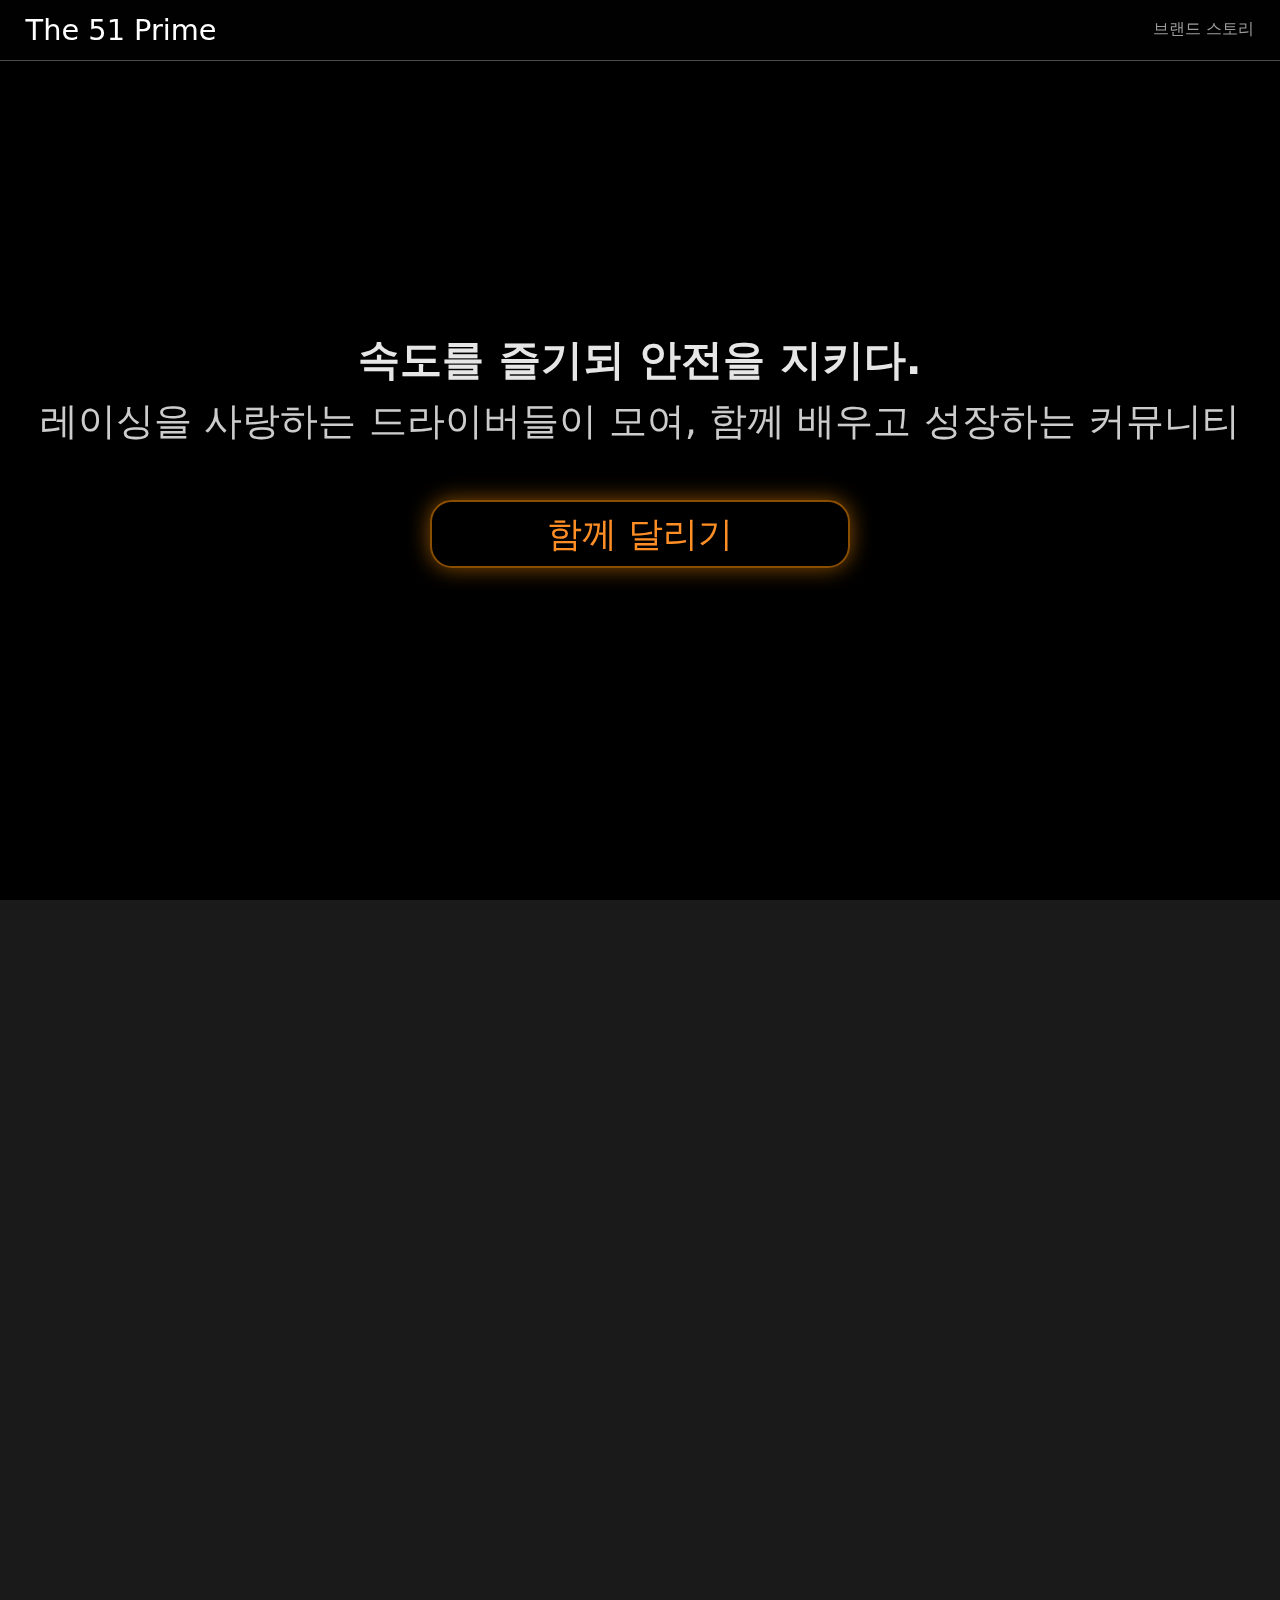
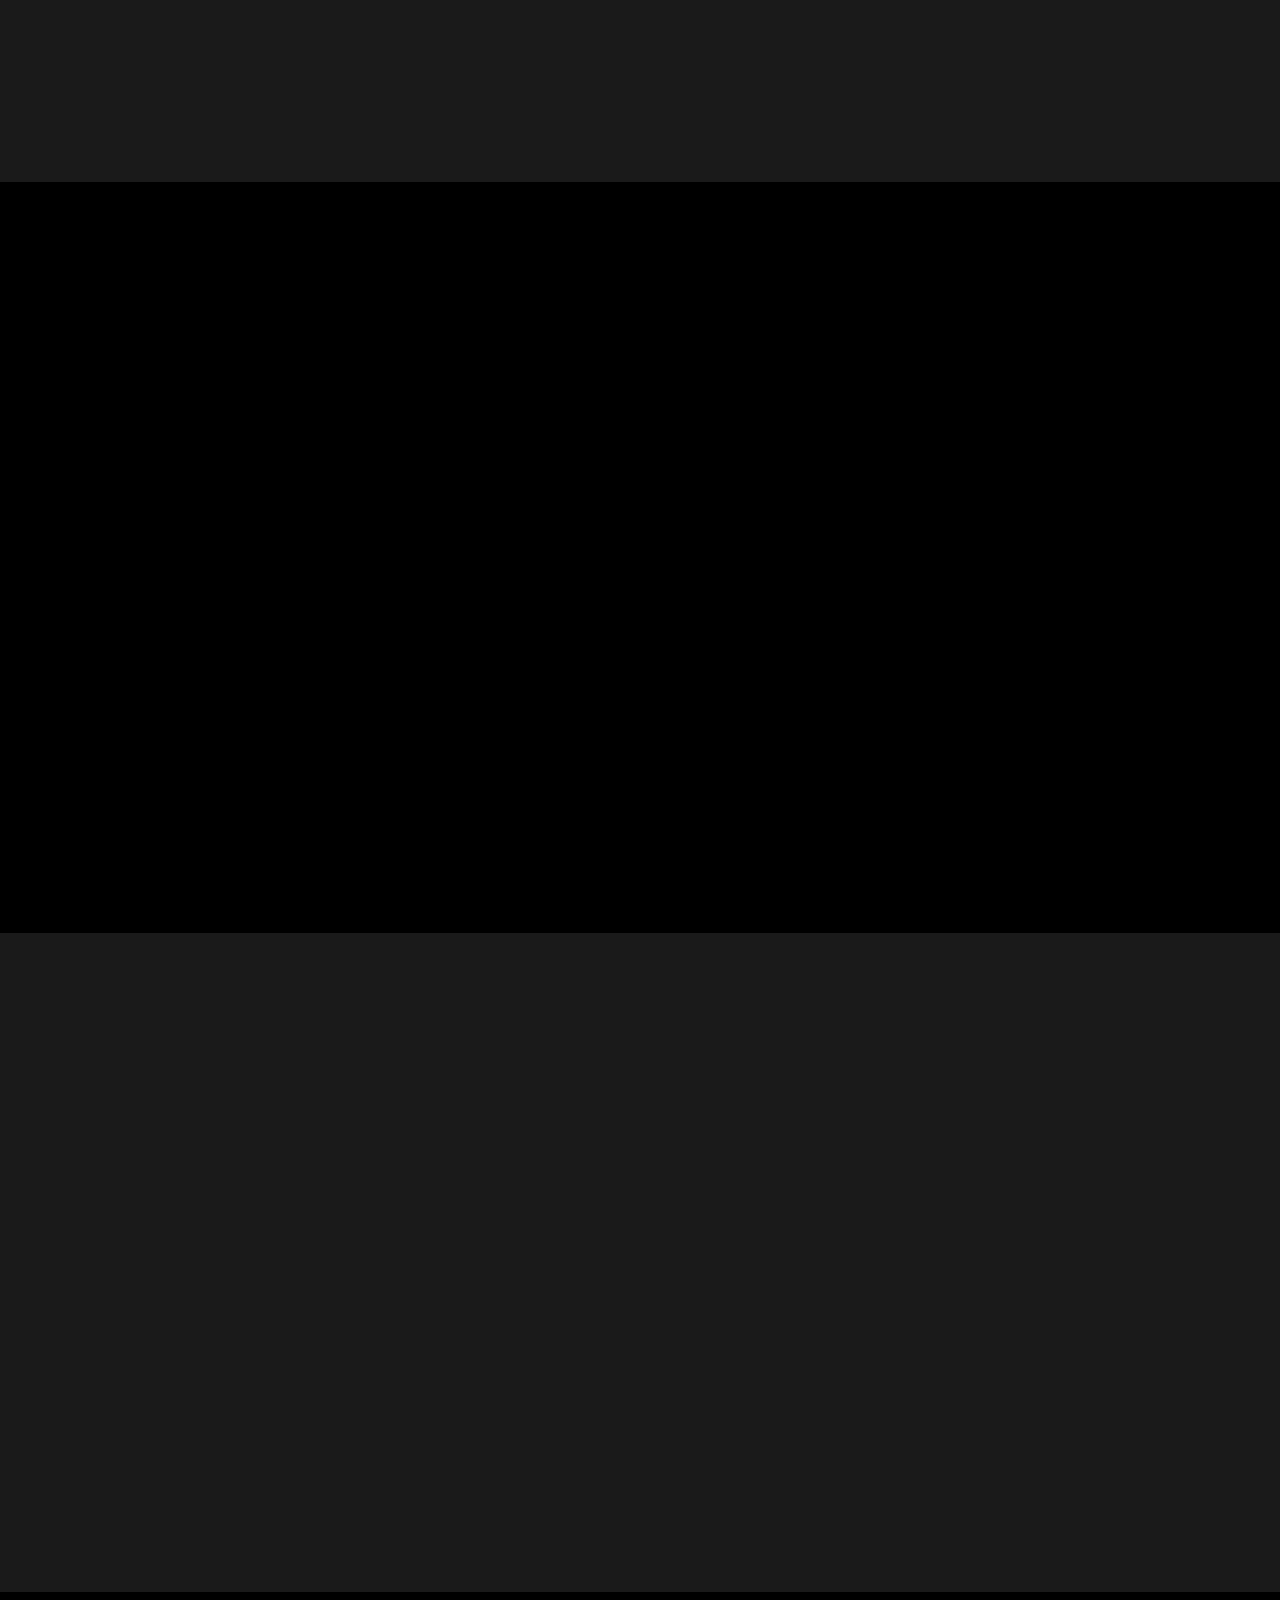
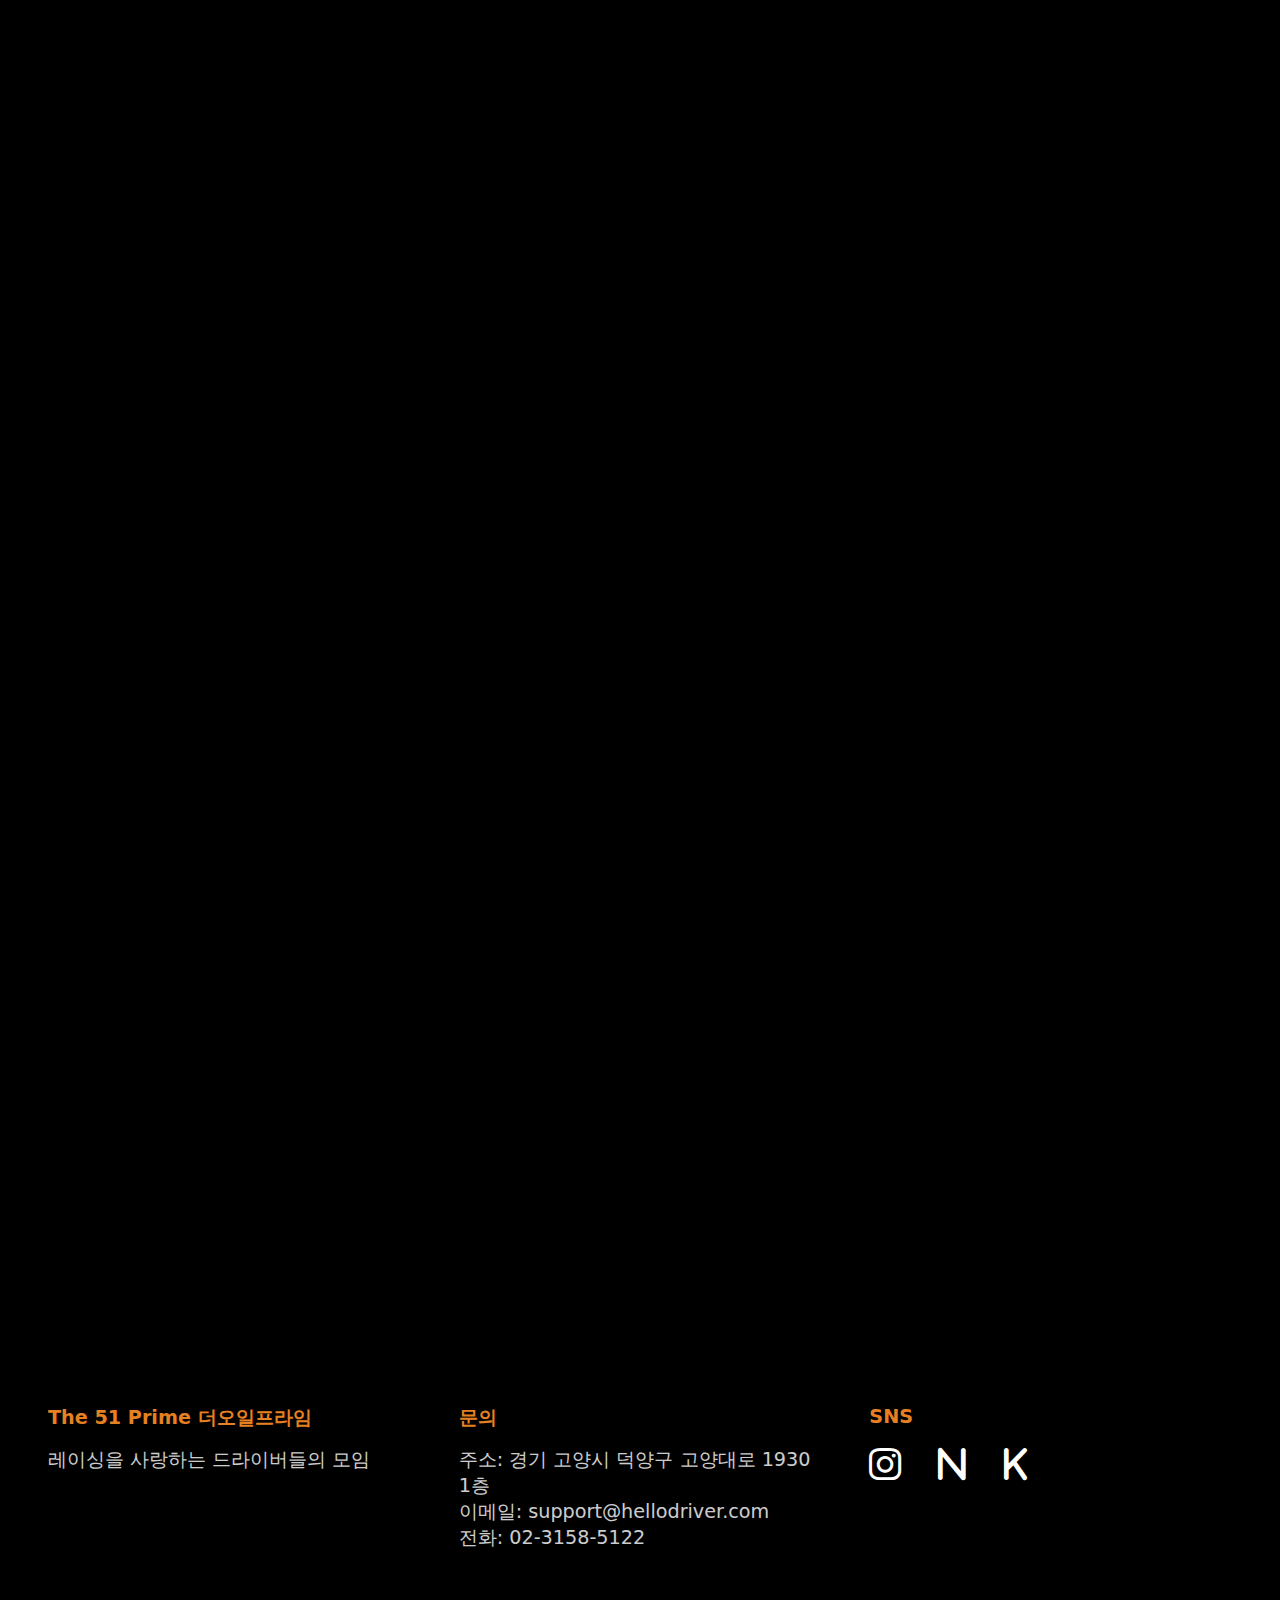
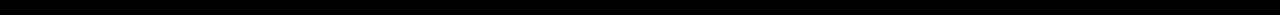
==== commit ba18bed0: "파비콘 추가" ====
--- a/index.html
+++ b/index.html
@@ -4,6 +4,10 @@
     <meta charset="UTF-8">
     <meta name="viewport" content="width=device-width, initial-scale=1.0">
     <title>The 51 Prime</title>
+    <link rel="icon" type="image/x-icon" href="./asset/favicon.ico">
+    <link rel="apple-touch-icon" sizes="180x180" href="./asset/apple-touch-icon.png">
+    <link rel="icon" type="image/png" sizes="32x32" href="./asset/favicon-32x32.png">
+    <link rel="icon" type="image/png" sizes="16x16" href="./asset/favicon-16x16.png">
     <link rel="stylesheet" href="./styles/init.css"/>
     <link rel="stylesheet" href="./styles/desktop.css"/>
     <link rel="stylesheet" href="./styles/tablet.css" media="screen and (max-width: 920px)" />
@@ -101,7 +105,7 @@
                 <div class="title-line"></div>
             </div> 
             <h2 data-aos="fade-up" data-aos-duration="800">우리는 레이서이자, 정비사이며, 자동차 마니아들입니다.</h2>
-            <p class="gallery-text" data-aos="fade-up" data-aos-duration="800">혼자가 아닙니다. <strong>더오일프라임</strong>은 함께 배우고, 즐기고, 성장하는 커뮤니티입니다.</p>
+            <p data-aos="fade-up" data-aos-duration="800">혼자가 아닙니다. <strong>더오일프라임</strong>은 함께 배우고, 즐기고, 성장하는 커뮤니티입니다.</p>
             <div class="gallery-photos-wrapper">
                 <img src="./asset/gallery1.jpg" alt="차 수리하는 이미지" data-aos="zoom-in" data-aos-duration="800" data-aos-delay="100">
                 <img src="./asset/gallery2.jpg" alt="서킷위에 서 있는 사람 이미지" data-aos="zoom-in" data-aos-duration="800" data-aos-delay="200">
--- a/styles/desktop.css
+++ b/styles/desktop.css
@@ -486,6 +486,7 @@
     background: var(--dark);
     color: var(--light);
     padding: 4rem 3rem;
+    
   }
 
   .footer-content-wrapper {
@@ -501,12 +502,12 @@
 
   .footer-content h3 {
     color: var(--primary);
-    font-size: var(--text--size);
+    font-size: 1.2rem;
     margin-bottom: 1rem;
   }
 
   .footer-content p {
-    font-size: var(--text--size);
+    font-size: 1.2rem;
     font-weight: 400;
     opacity: 0.8;
 
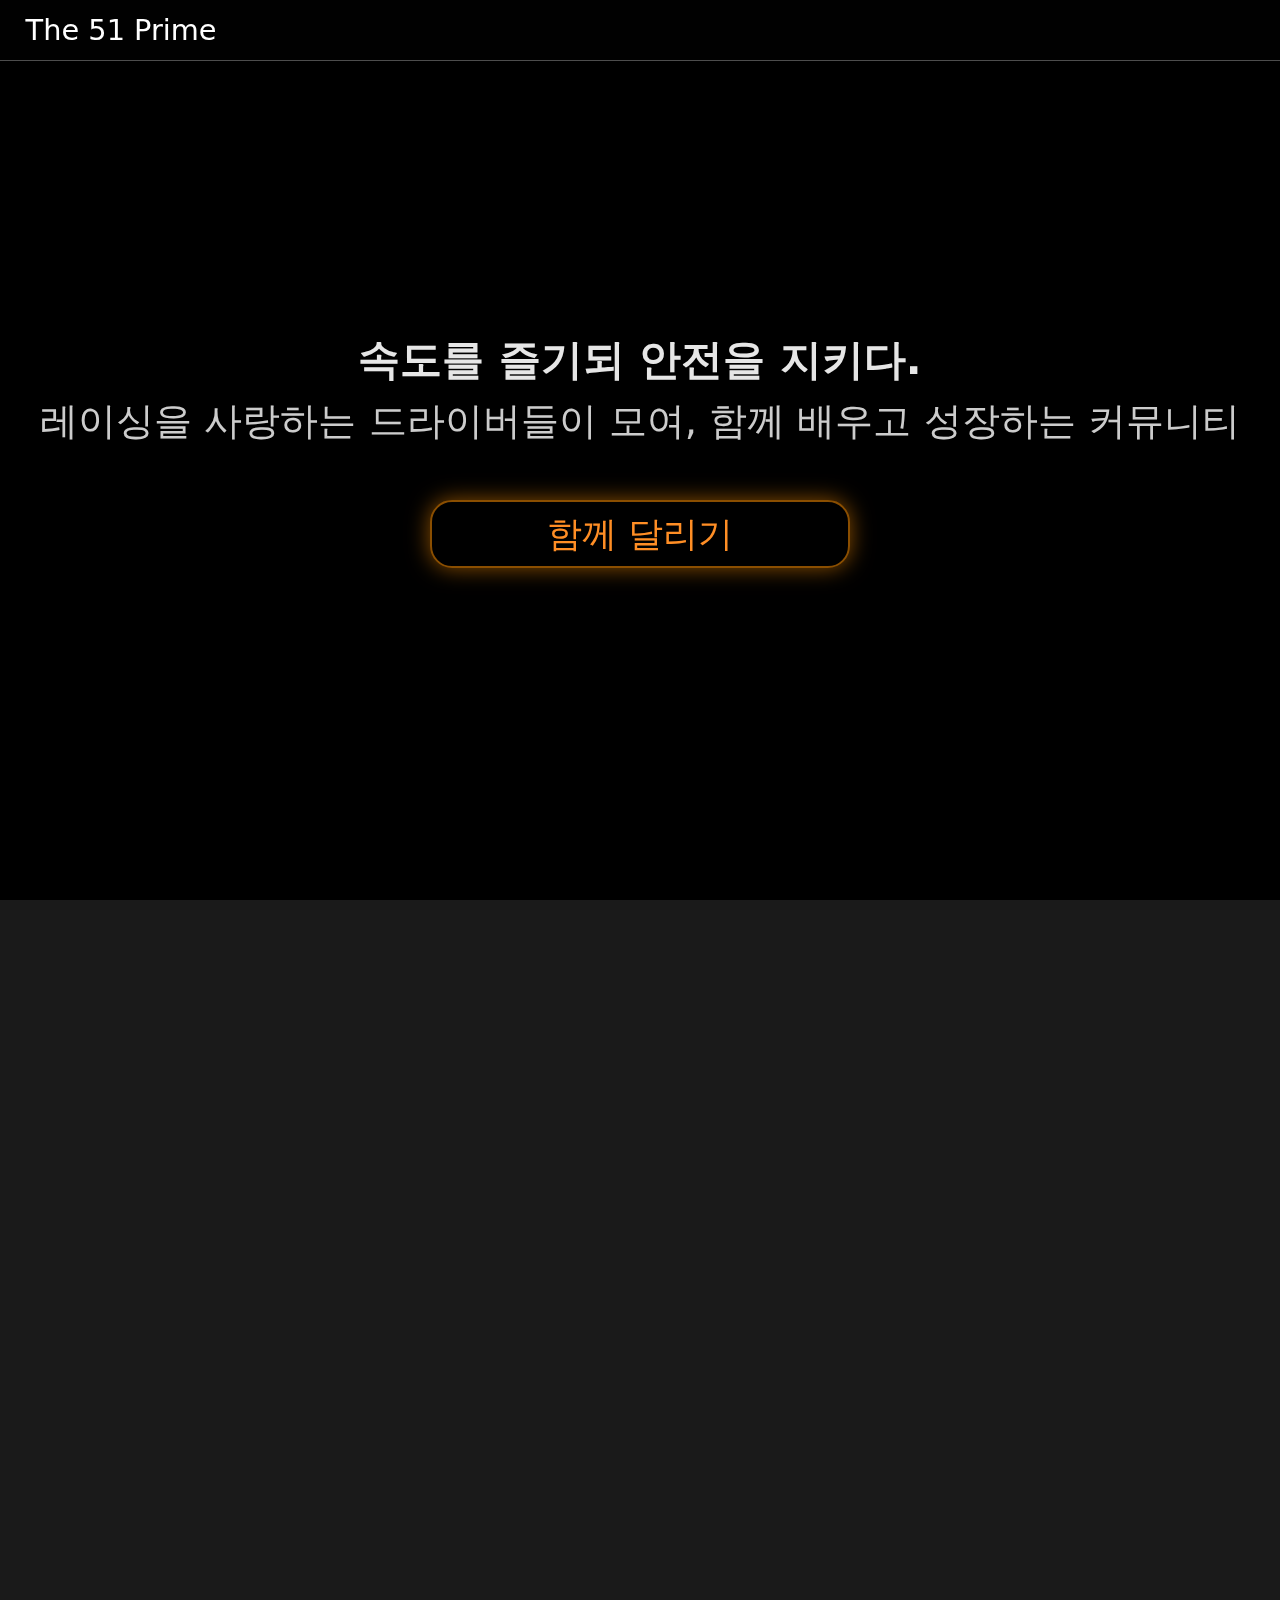
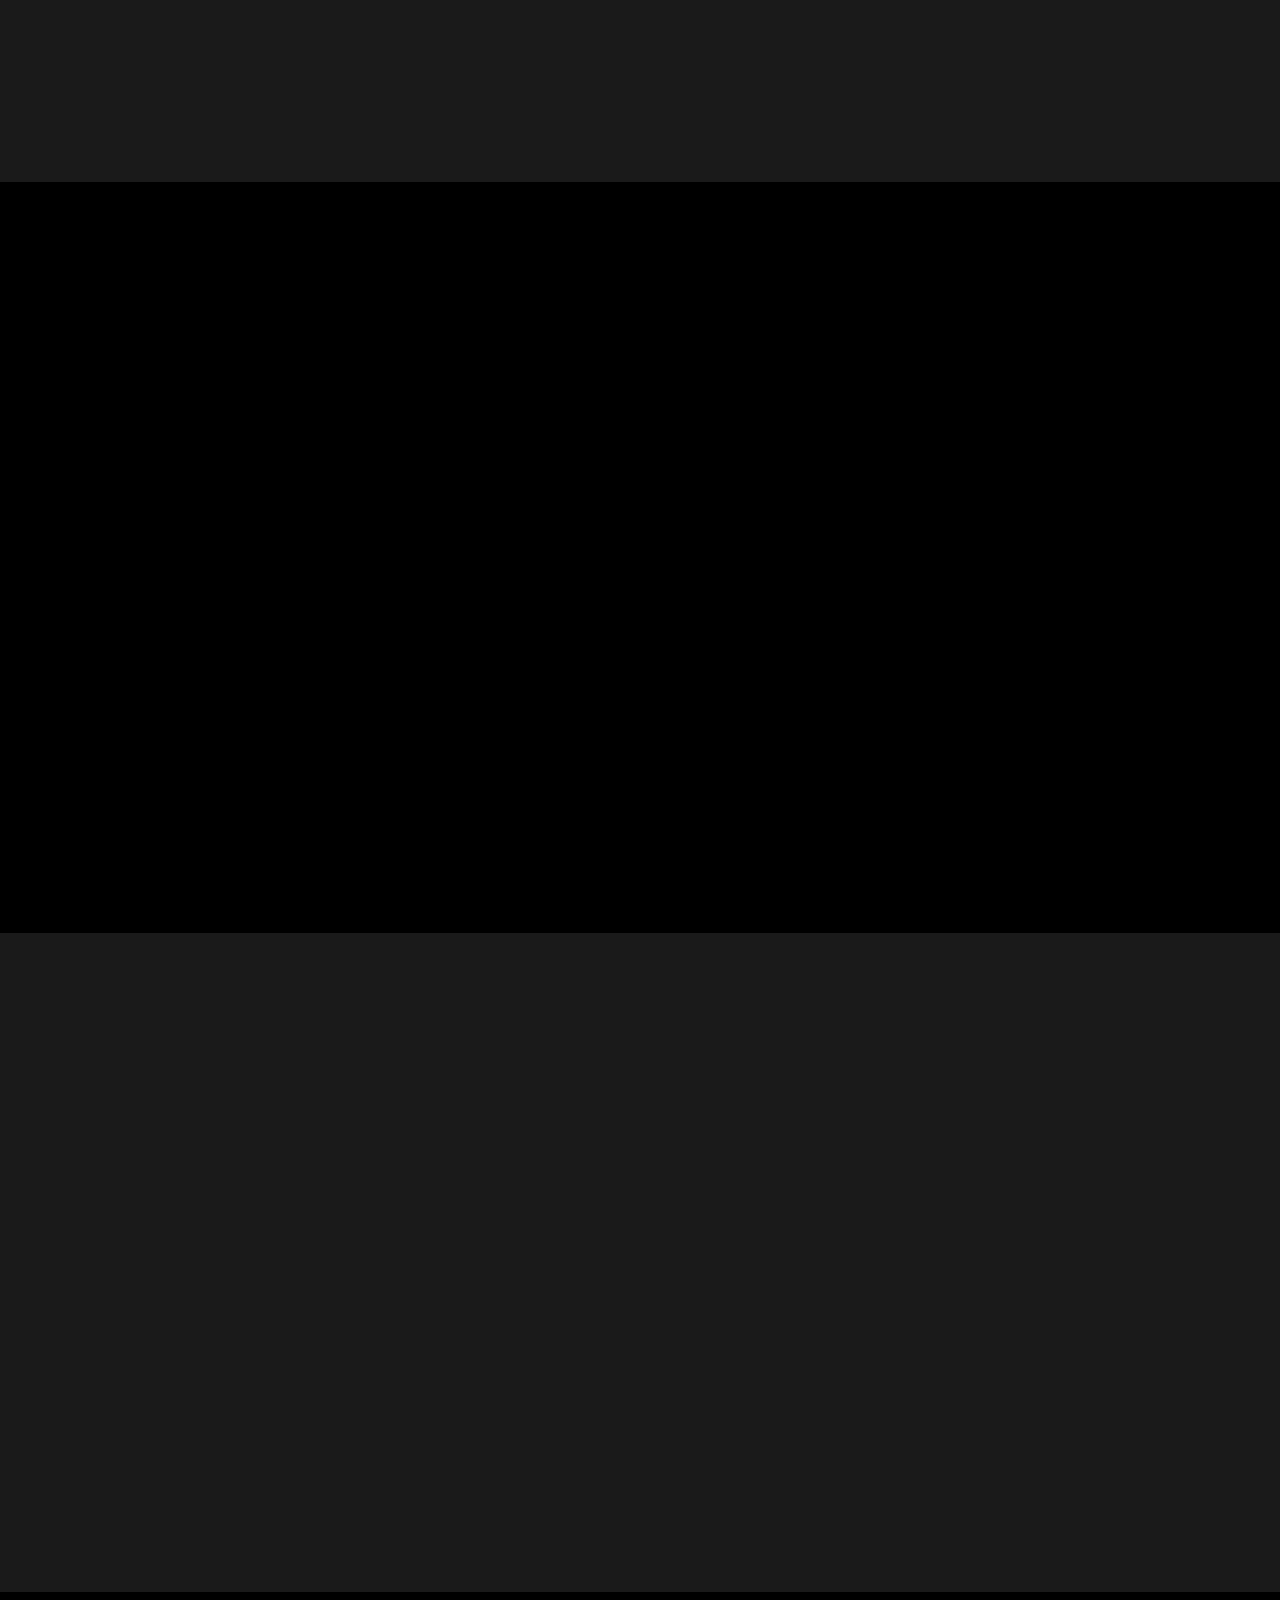
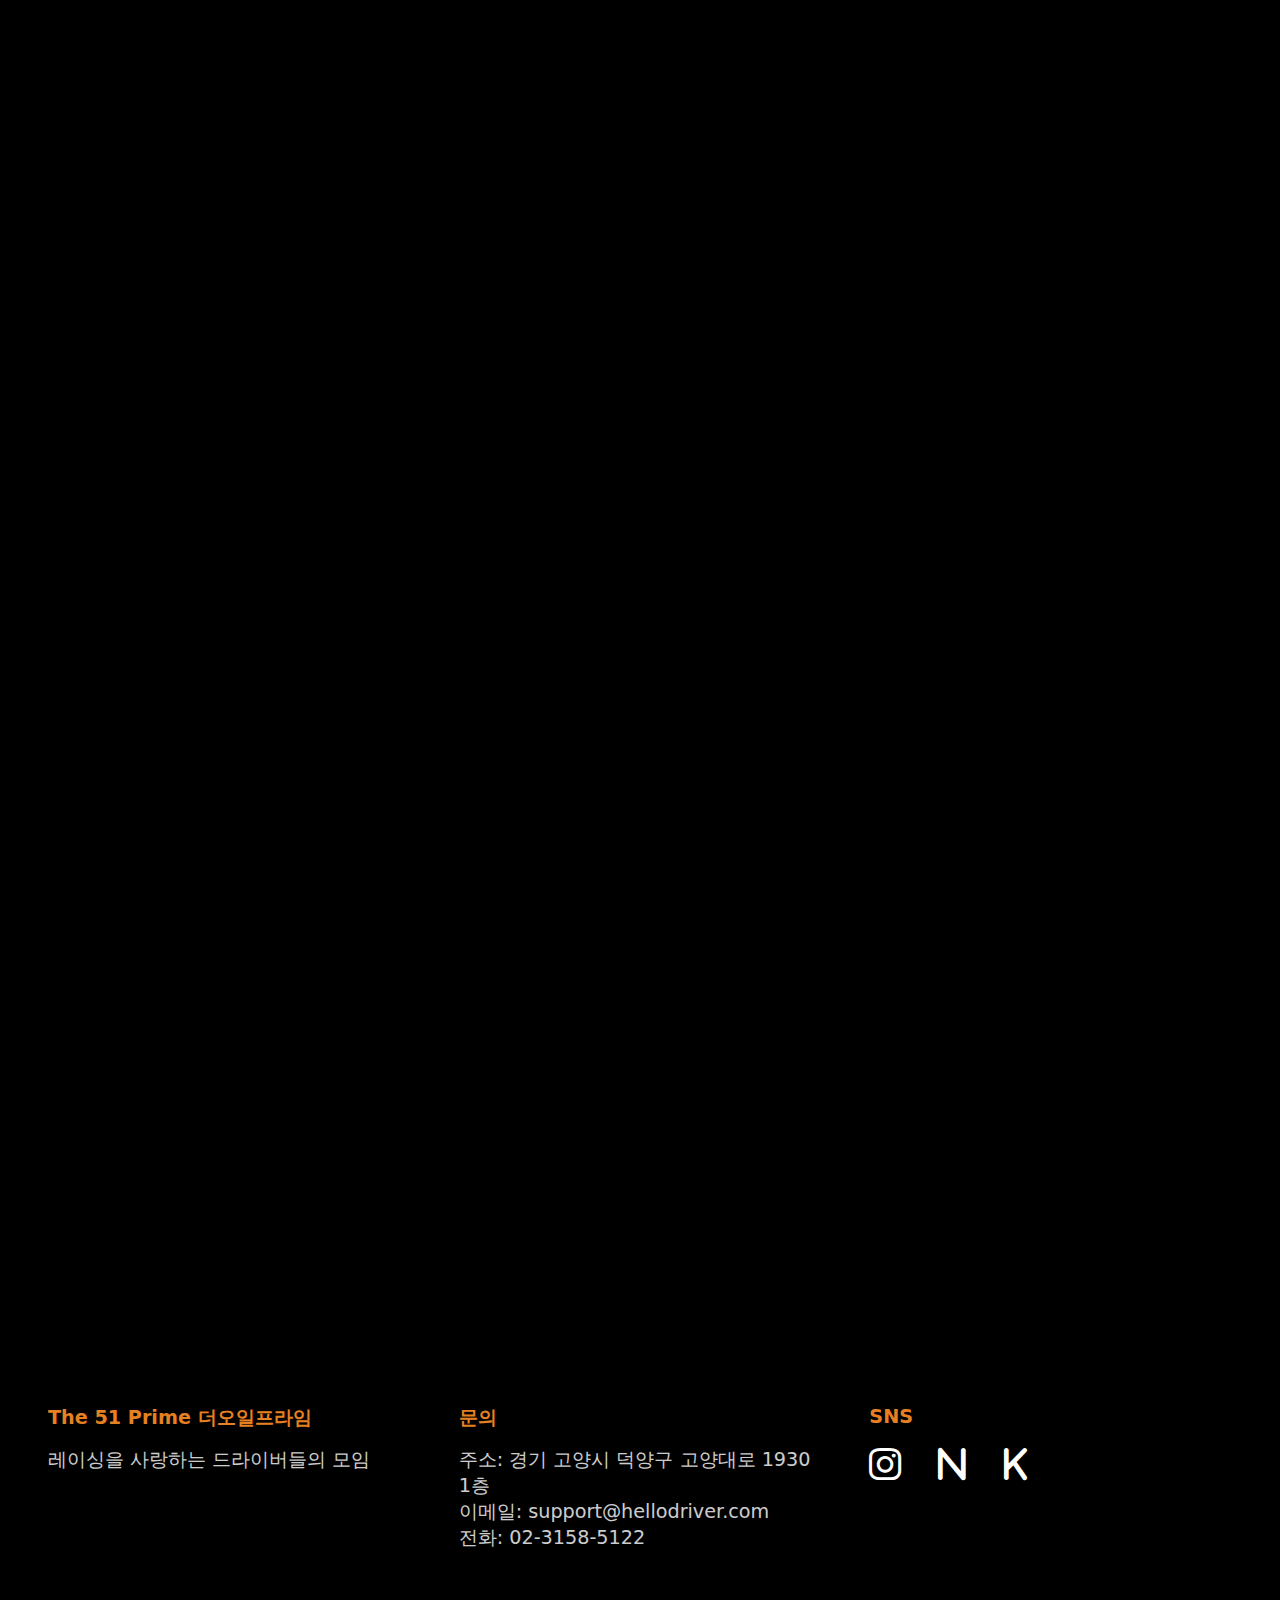
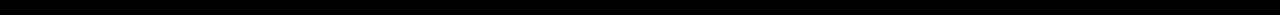
==== commit d502bea4: "안쓰는 a 태그 삭제" ====
--- a/index.html
+++ b/index.html
@@ -3,7 +3,14 @@
 <head>
     <meta charset="UTF-8">
     <meta name="viewport" content="width=device-width, initial-scale=1.0">
-    <title>The 51 Prime</title>
+    <meta name="description" content="The 51 Prime - 레이싱을 사랑하는 드라이버들의 프리미엄 커뮤니티. 서킷 주행, 정비 정보 공유, 오프라인 모임 등 다양한 활동을 통해 함께 성장합니다.">
+    <meta name="keywords" content="레이싱, 서킷주행, 자동차 커뮤니티, 드라이버, 모터스포츠, 자동차 정비">
+    <meta property="og:title" content="The 51 Prime - 레이싱 드라이버 커뮤니티">
+    <meta property="og:description" content="속도를 즐기되 안전을 지키는 프리미엄 레이싱 커뮤니티에서 함께 성장하세요.">
+    <meta property="og:type" content="website">
+    <meta property="og:url" content="https://the51prime.com">
+    <meta property="og:image" content="./asset/landing-img.jpg">
+    <title>The 51 Prime - 프리미엄 레이싱 드라이버 커뮤니티</title>
     <link rel="icon" type="image/x-icon" href="./asset/favicon.ico">
     <link rel="apple-touch-icon" sizes="180x180" href="./asset/apple-touch-icon.png">
     <link rel="icon" type="image/png" sizes="32x32" href="./asset/favicon-32x32.png">
@@ -22,7 +29,7 @@
             <h1>The 51 Prime</h1>
         </div>
         <nav data-aos="fade-down" data-aos-duration="800" data-aos-delay="100">
-            <li>브랜드 스토리</li>
+            <!-- <li>브랜드 스토리</li> -->
         </nav>
     </header>
     <section id="hero">
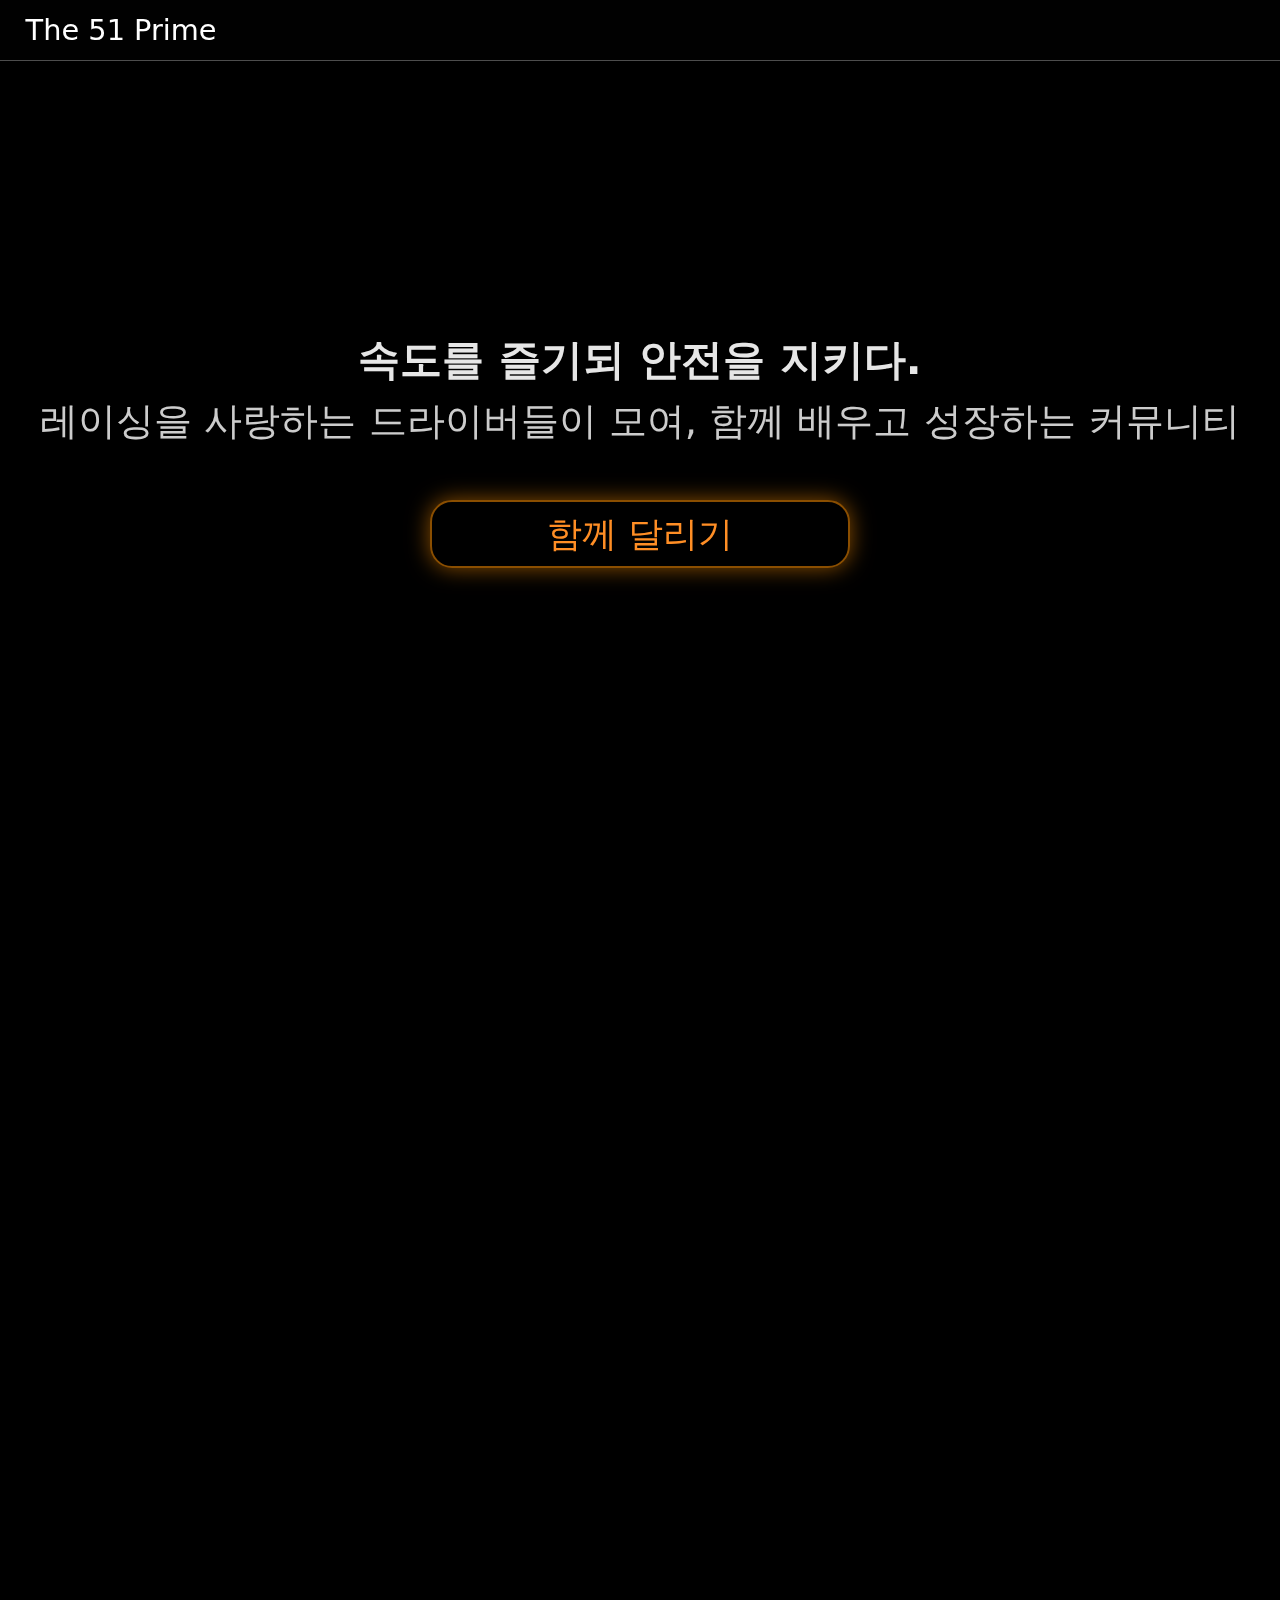
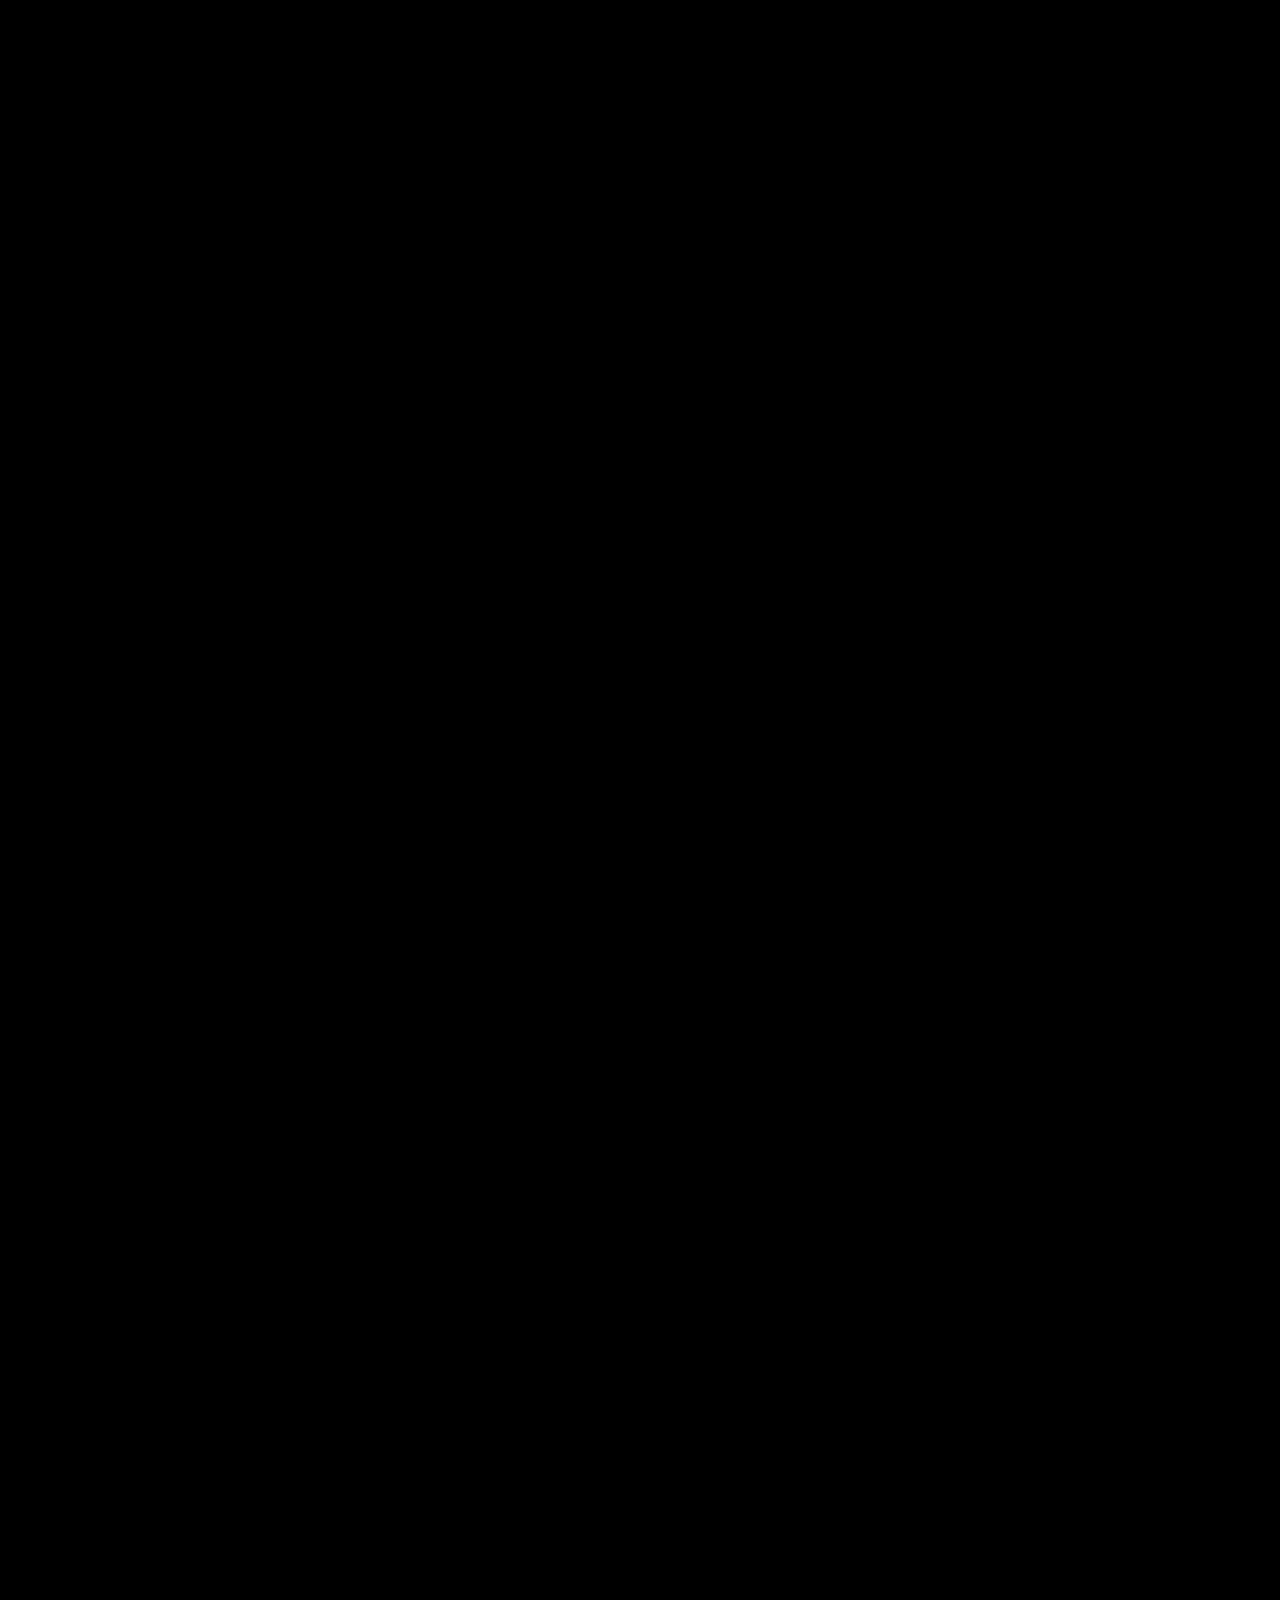
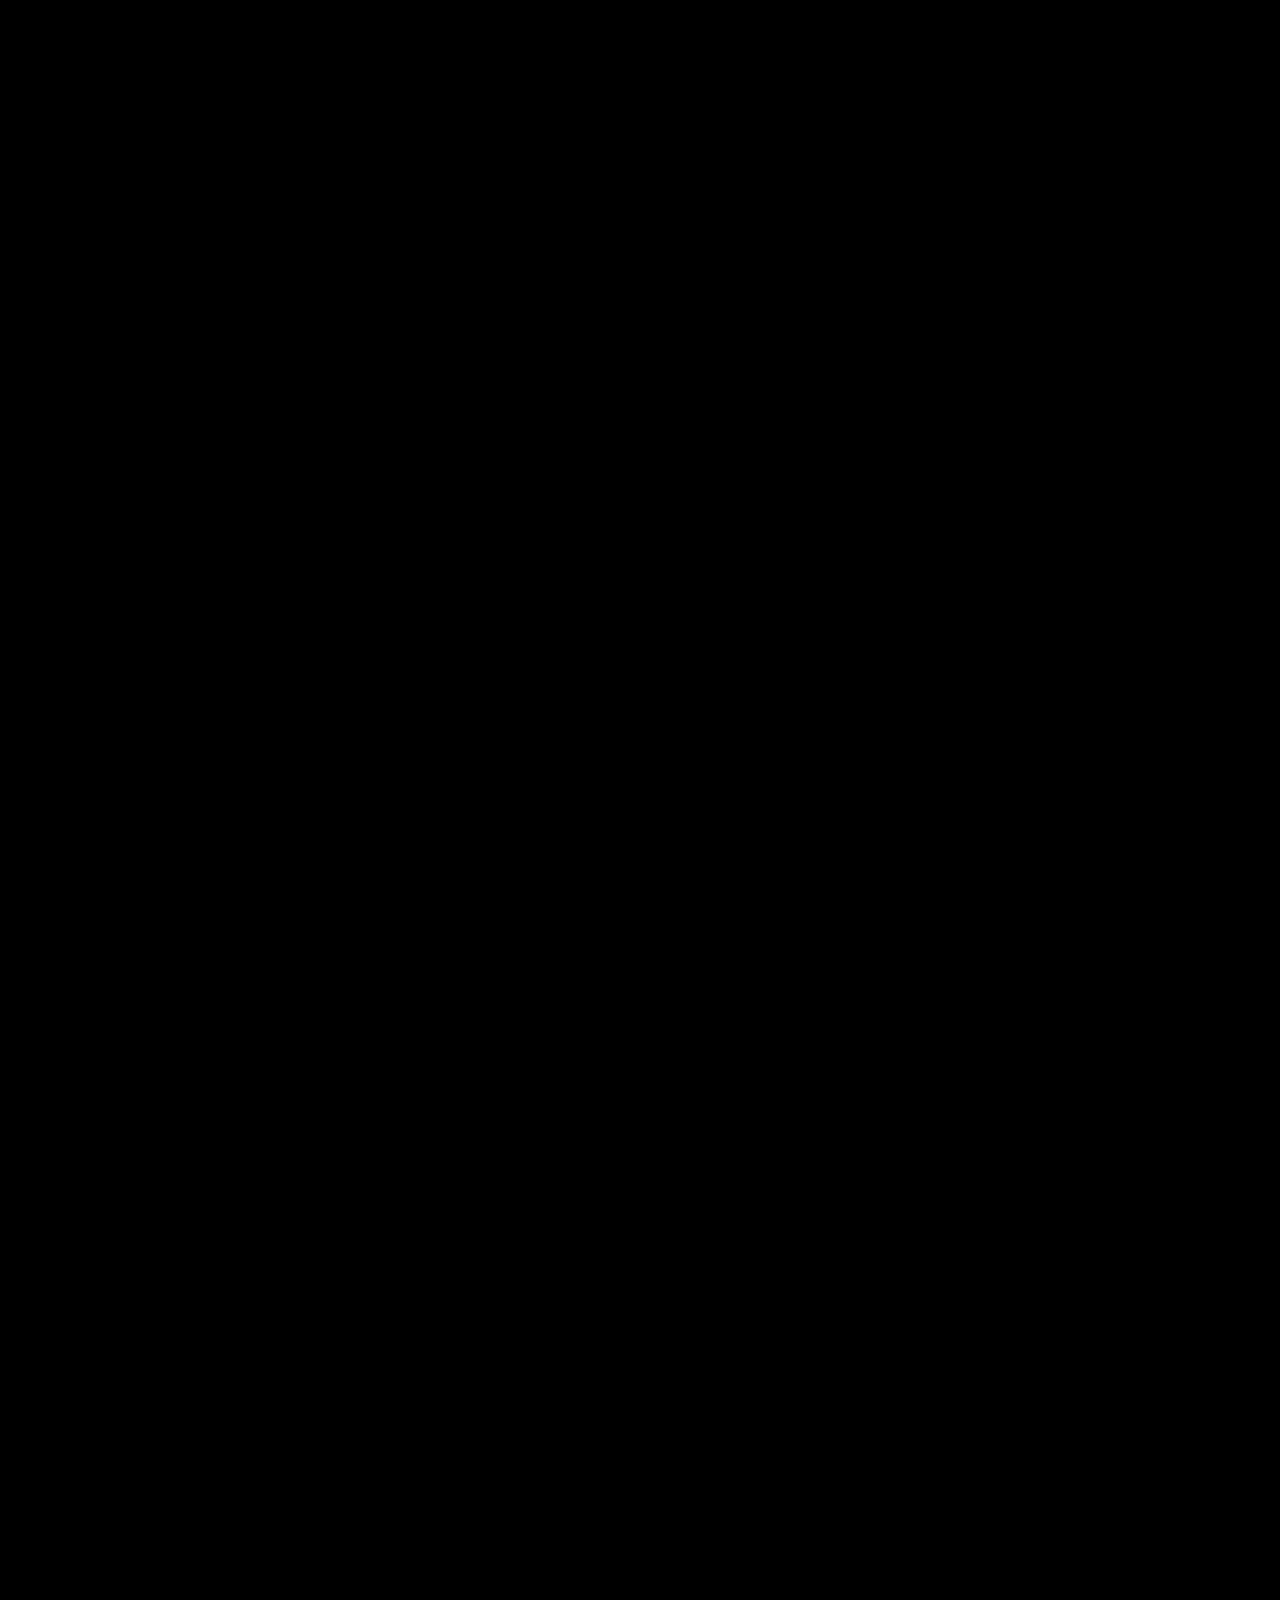
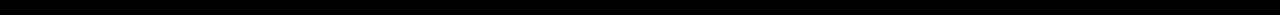
==== commit 8120a0db: "cta 버튼 default 링크 추가" ====
--- a/index.html
+++ b/index.html
@@ -37,7 +37,7 @@
             <div class="hero-title-wrapper" data-aos="fade-up" data-aos-duration="1000">
                 <h2>속도를 즐기되 안전을 지키다.</h2>
                 <h3>레이싱을 사랑하는 드라이버들이 모여, 함께 배우고 성장하는 커뮤니티</h3>
-                <a class="cta-button" href="" target="_blank">함께 달리기</a>
+                <a class="cta-button" href="#" target="_blank">함께 달리기</a>
             </div>
             <div class="backdrop"></div>
         </div>
@@ -127,7 +127,7 @@
             <div class="cta-text-wrapper" data-aos="fade-right" data-aos-duration="1000">
                 <h2>제대로된 모터스포츠 시작해보세요!</h2>
                 <p>지금 <strong>더오일프라임</strong>에 합류하세요. 서킷에서의 짜릿한 순간, 배움과 교류, 그리고 새로운 도전이 기다리고 있습니다.</p>
-                <a class="cta-button" target="_blank">함께하기</a>
+                <a class="cta-button" href="#" target="_blank">함께하기</a>
             </div>
             <div class="cta-img-wrapper" data-aos="fade-left" data-aos-duration="1000">
                 <img src="./asset/cta-img.jpg" alt="서킷위에 자동차 이미지">
--- a/styles/init.css
+++ b/styles/init.css
@@ -26,6 +26,7 @@
     margin: 0;
     padding:0;
     height: 100%;
+    overflow-x: hidden;
 }
 
 a{
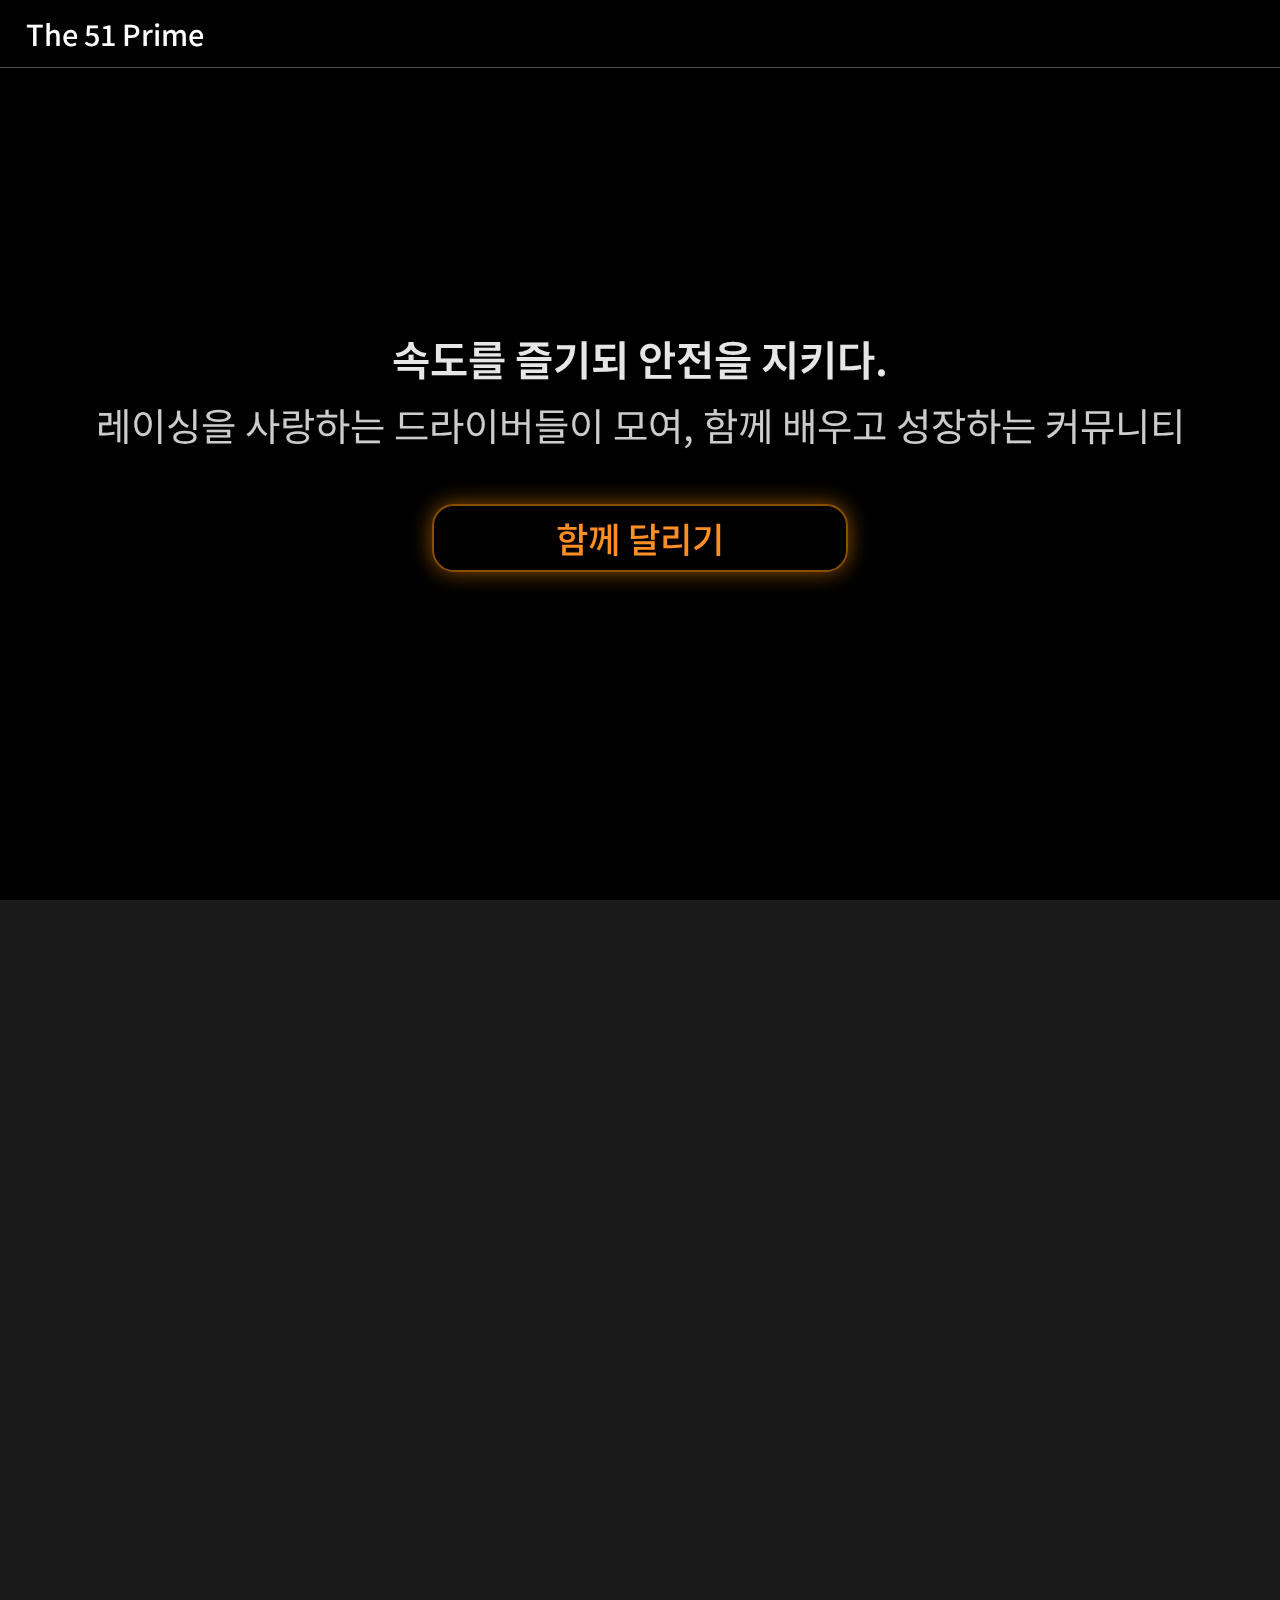
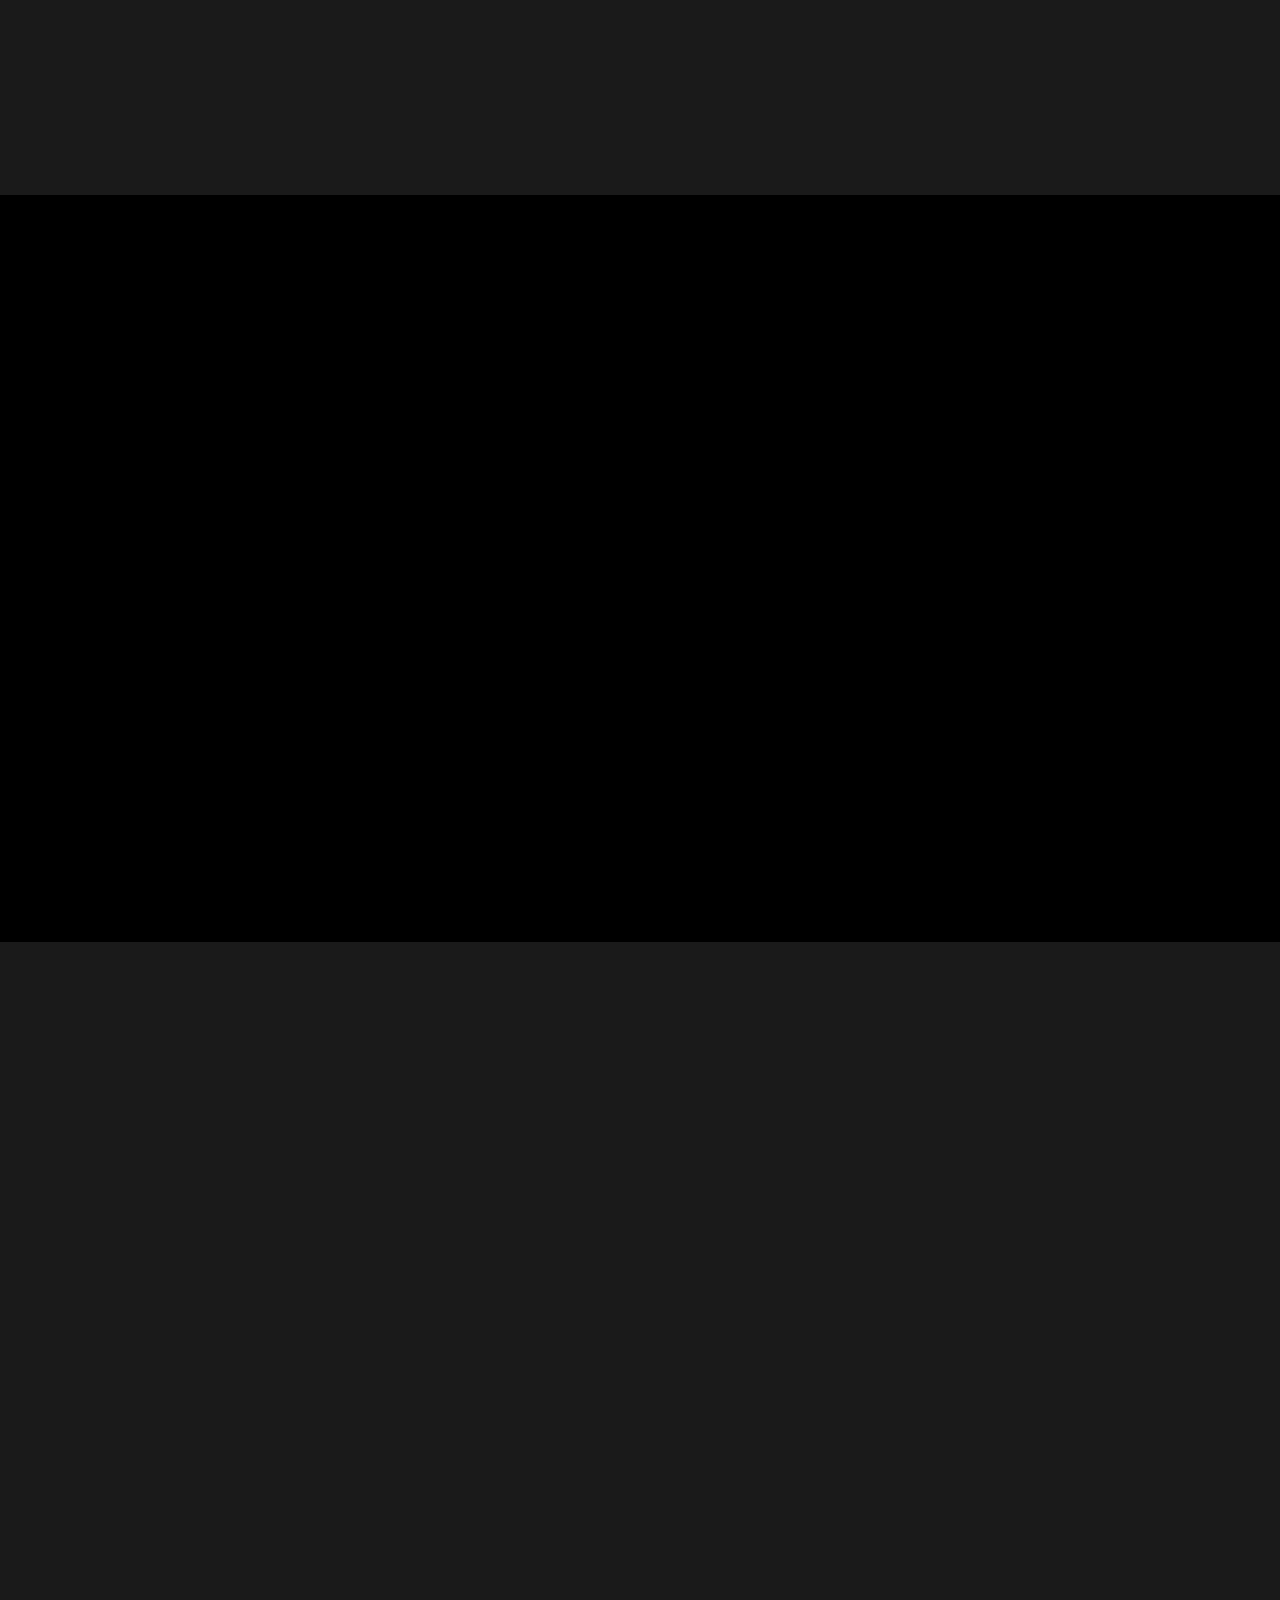
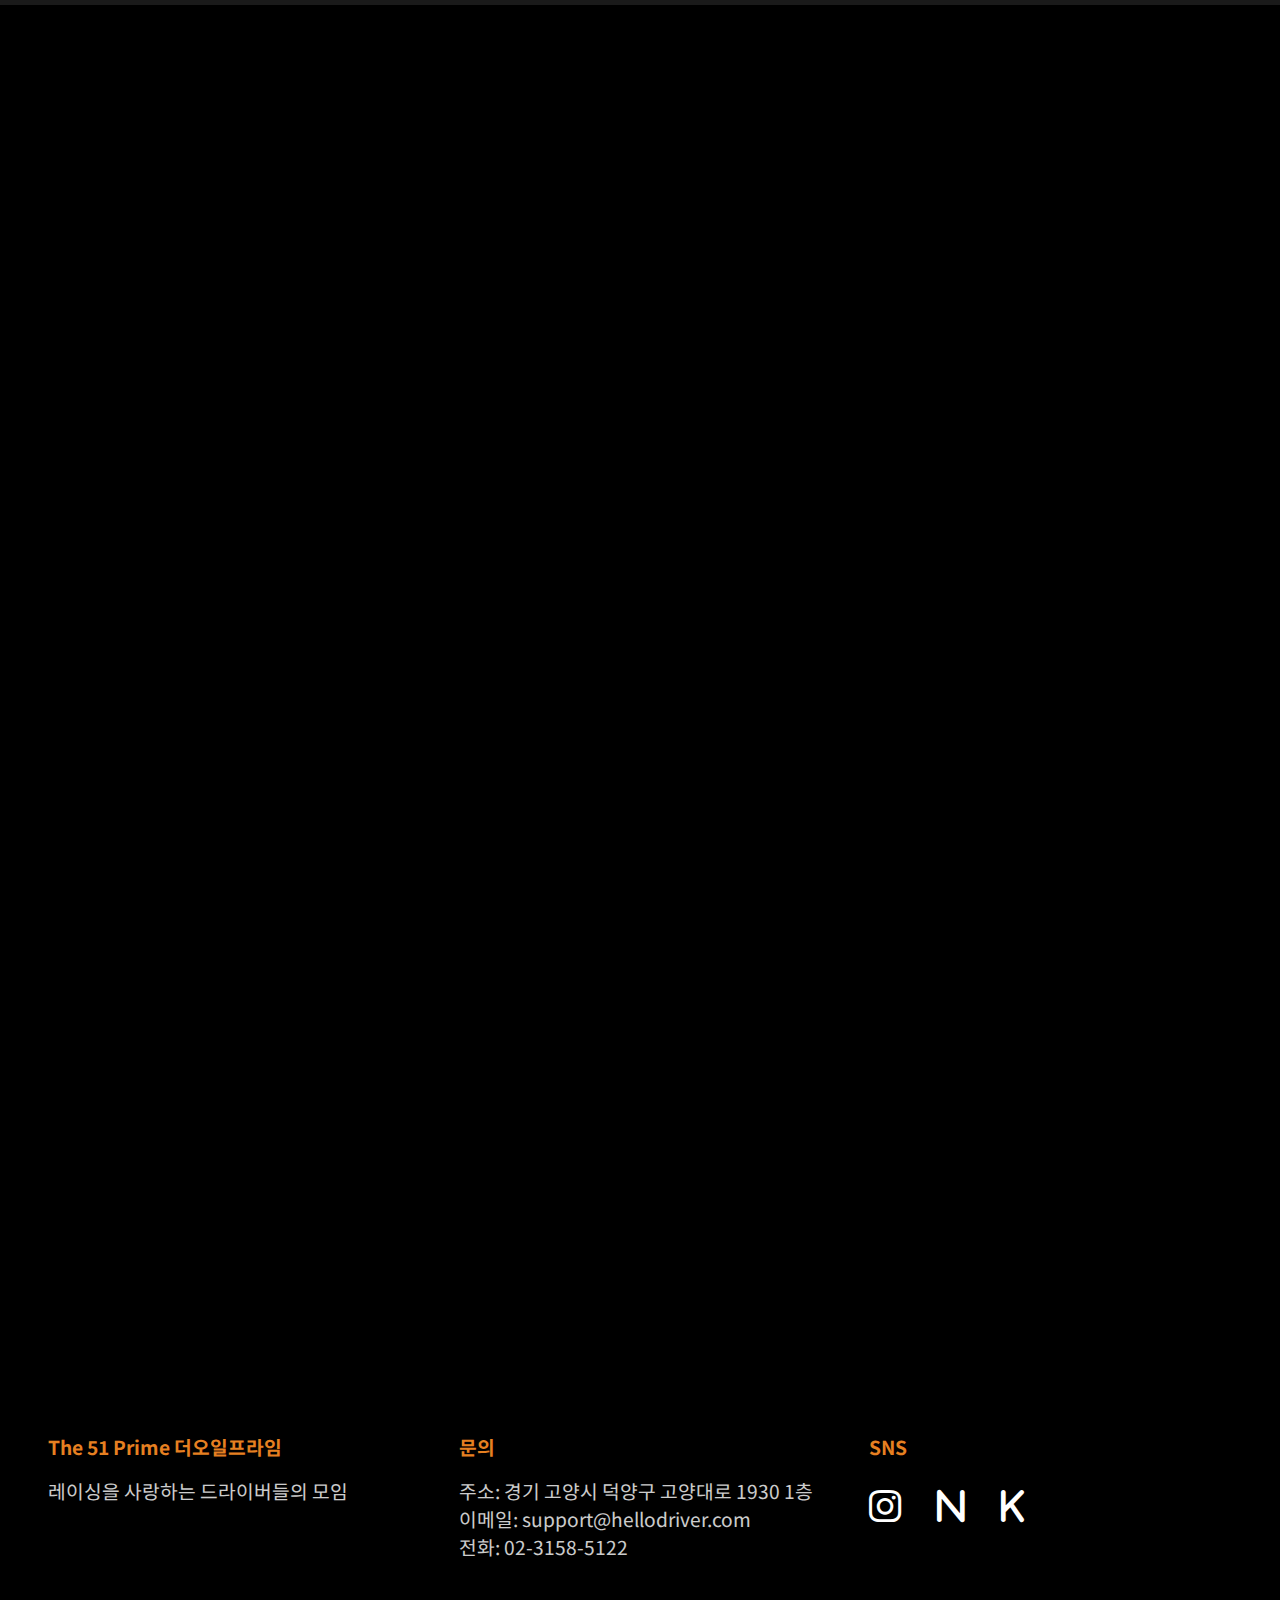
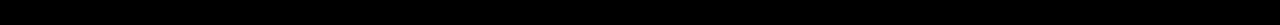
==== commit 77584b44: "폰트 수정, overflow-y 적용" ====
--- a/index.html
+++ b/index.html
@@ -15,13 +15,15 @@
     <link rel="apple-touch-icon" sizes="180x180" href="./asset/apple-touch-icon.png">
     <link rel="icon" type="image/png" sizes="32x32" href="./asset/favicon-32x32.png">
     <link rel="icon" type="image/png" sizes="16x16" href="./asset/favicon-16x16.png">
+    <link rel="preconnect" href="https://fonts.googleapis.com">
+    <link rel="preconnect" href="https://fonts.gstatic.com" crossorigin>
+    <link href="https://fonts.googleapis.com/css2?family=Noto+Sans+KR:wght@300;400;500;600;700&display=swap" rel="stylesheet">
     <link rel="stylesheet" href="./styles/init.css"/>
     <link rel="stylesheet" href="./styles/desktop.css"/>
     <link rel="stylesheet" href="./styles/tablet.css" media="screen and (max-width: 920px)" />
     <link rel="stylesheet" href="./styles/mobile.css" media="screen and (max-width: 768px)" />
     <link rel="stylesheet" href="https://cdnjs.cloudflare.com/ajax/libs/font-awesome/6.5.1/css/all.min.css" />
     <link rel="stylesheet" href="https://unpkg.com/aos@next/dist/aos.css" />
-    <link rel="stylesheet" as="style" crossorigin href="https://cdn.jsdelivr.net/gh/orioncactus/pretendard@v1.3.9/dist/web/variable/pretendardvariable.min.css" />
 </head>
 <body>
     <header>
@@ -126,7 +128,7 @@
 
             <div class="cta-text-wrapper" data-aos="fade-right" data-aos-duration="1000">
                 <h2>제대로된 모터스포츠 시작해보세요!</h2>
-                <p>지금 <strong>더오일프라임</strong>에 합류하세요. 서킷에서의 짜릿한 순간, 배움과 교류, 그리고 새로운 도전이 기다리고 있습니다.</p>
+                <p>지금 <strong>더오일프라임</strong>에 합류하세요.</p><p>서킷에서의 짜릿한 순간, 배움과 교류, 그리고 새로운 도전이 기다리고 있습니다.</p>
                 <a class="cta-button" href="#" target="_blank">함께하기</a>
             </div>
             <div class="cta-img-wrapper" data-aos="fade-left" data-aos-duration="1000">
--- a/styles/init.css
+++ b/styles/init.css
@@ -1,39 +1,28 @@
 * {
-    font-size: 16px;
     margin: 0;
-    padding:0;
+    padding: 0;
+    box-sizing: border-box;
+    font-family: 'Noto Sans KR', sans-serif;
 }
 
-
-@font-face {
-    font-family: 'Pretendard-Regular';
-    src: url('https://fastly.jsdelivr.net/gh/Project-Noonnu/noonfonts_2107@1.1/Pretendard-Regular.woff') format('woff');
-    font-weight: 400;
-    font-style: normal;
-}
-
-html{
+html {
     height: 100%;
     background-color: #000;
-    color:#fff;
+    color: #fff;
     overflow-x: hidden;
-
-    font-family: "Pretendard Variable", Pretendard, -apple-system, BlinkMacSystemFont, system-ui, Roboto, "Helvetica Neue", "Segoe UI", "Apple SD Gothic Neo", "Noto Sans KR", "Malgun Gothic", "Apple Color Emoji", "Segoe UI Emoji", "Segoe UI Symbol", sans-serif;
-
+    font-family: 'Noto Sans KR', sans-serif;
 }
 
 body {
     margin: 0;
-    padding:0;
+    padding: 0;
     height: 100%;
-    overflow-x: hidden;
 }
 
-a{
+a {
     text-decoration: none;
-    color: #000
+    color: #000;
 }
-
 
 nav, li, ol {
     list-style: none;
--- a/styles/desktop.css
+++ b/styles/desktop.css
@@ -61,6 +61,7 @@
 section {
     margin: 0 auto;
     width:100%;
+    overflow-x: hidden;
 }
 
 .container {
@@ -393,6 +394,8 @@
     background-position: center;
 
     background-image: url("../asset/prime-img.jpg");
+
+    overflow-y: hidden;
 }
 
 .prime {
@@ -404,7 +407,6 @@
 }
 
 .prime-title-wrapper {
-    width: 16rem;
     display: flex;
     flex-direction: column;
     align-items: center;
